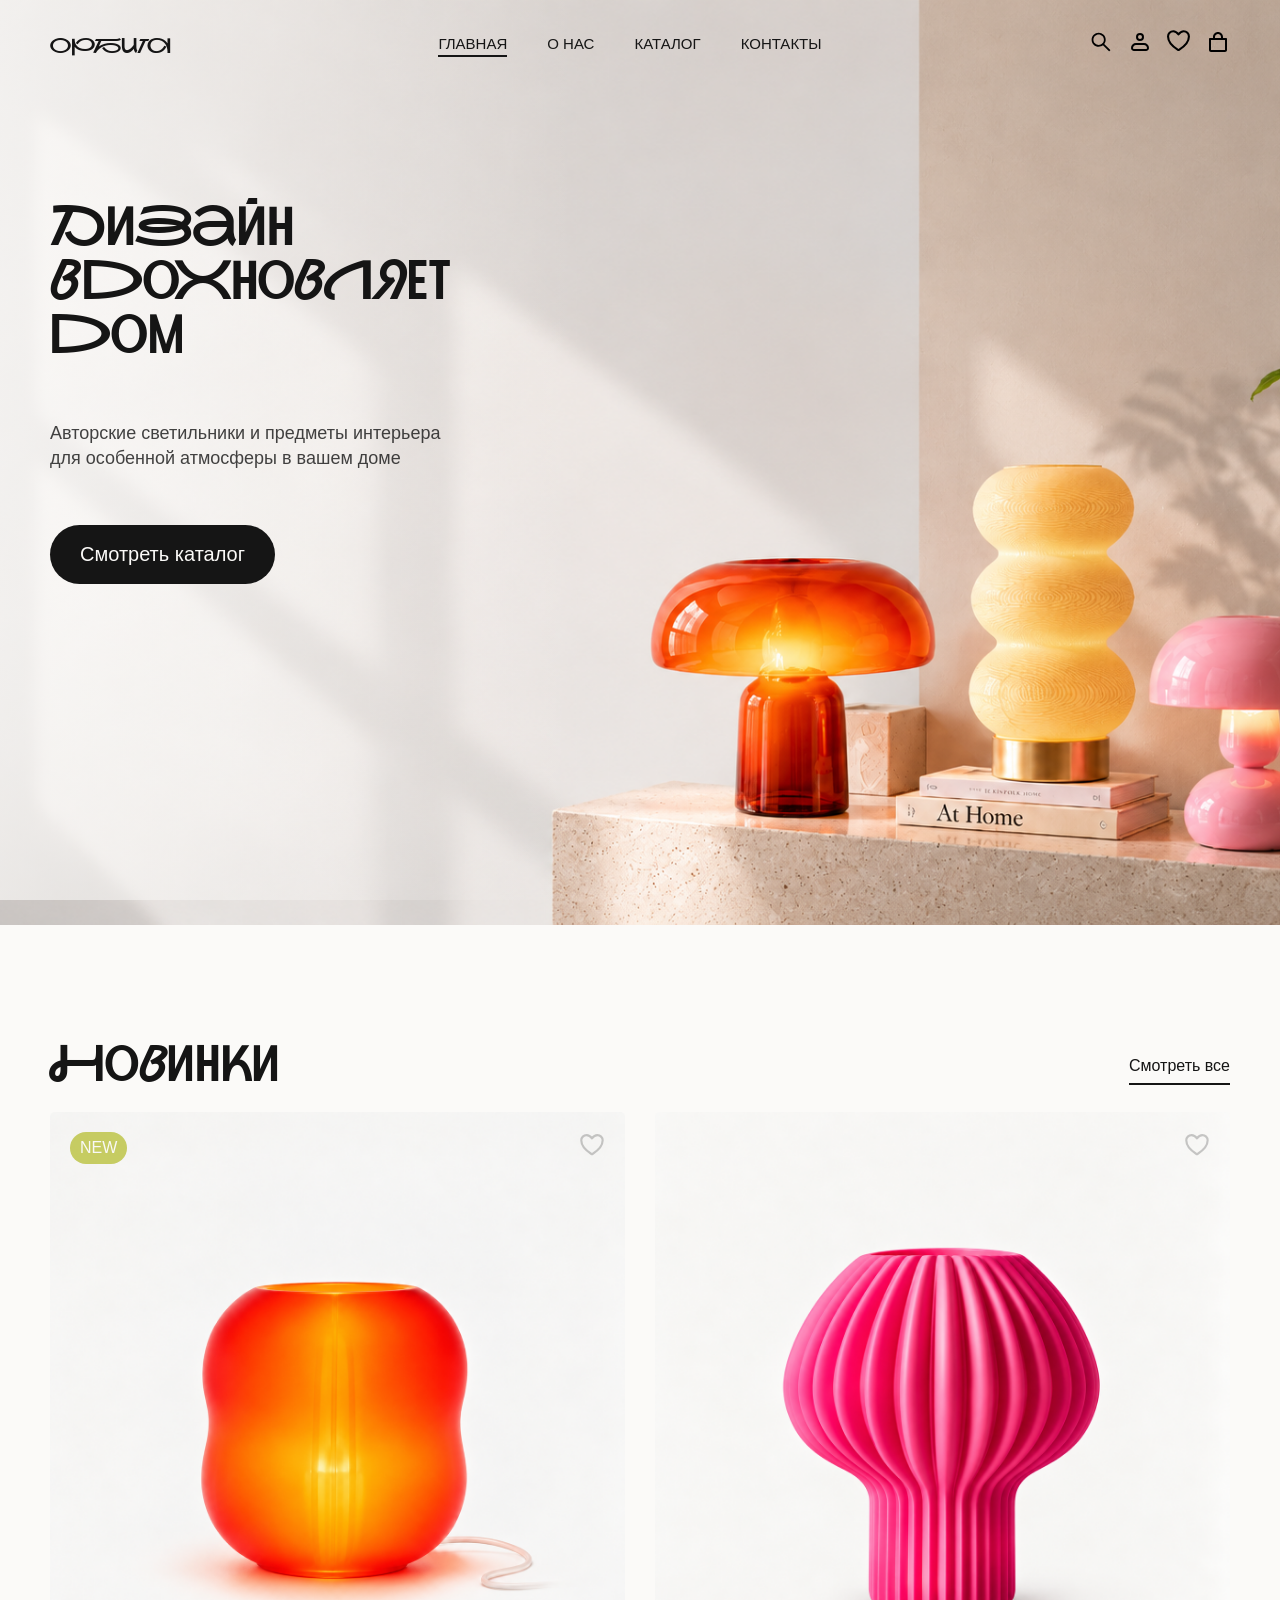
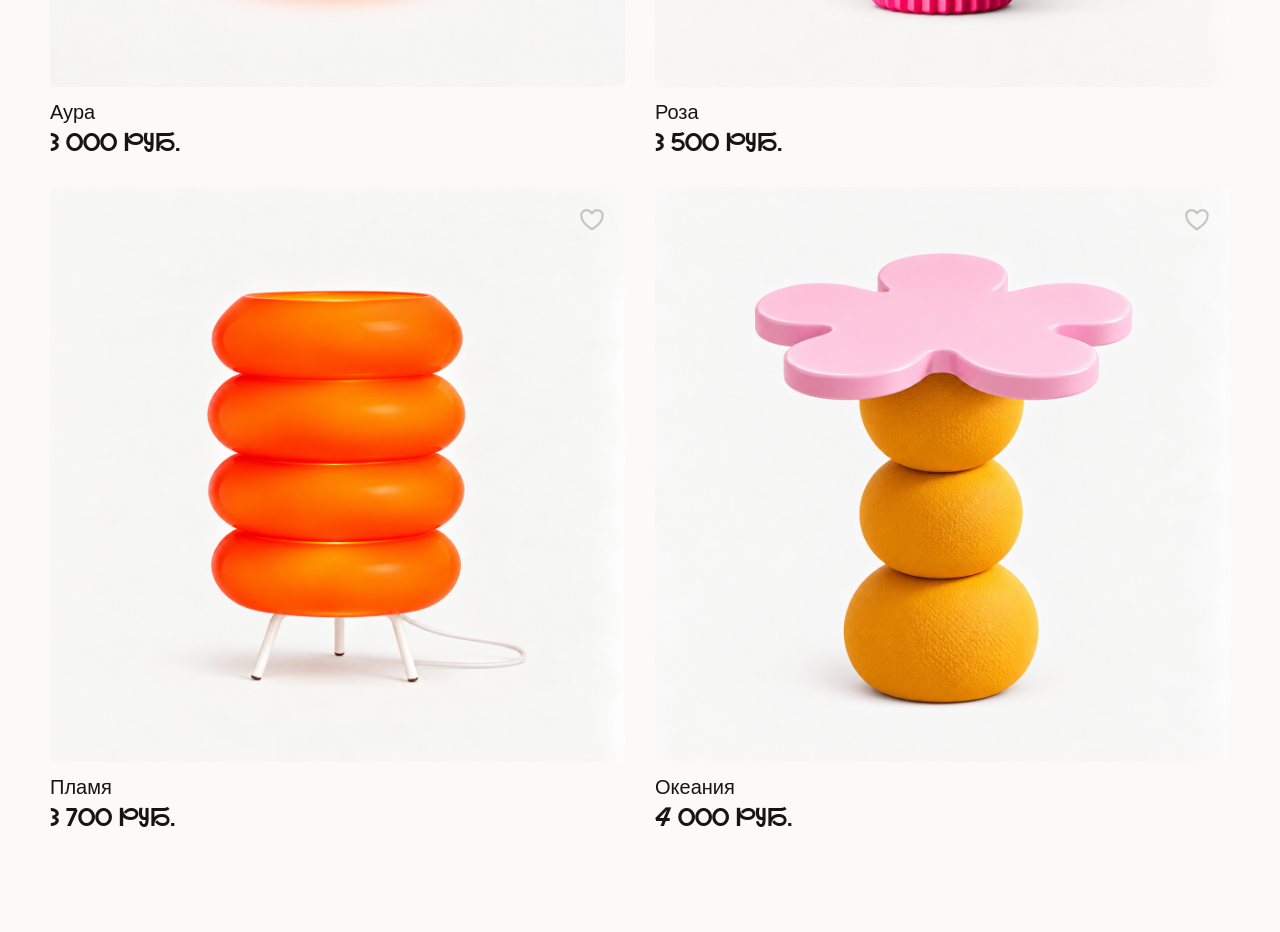
==== index.html @ 91ffb971 "first commit" ====
<!DOCTYPE html>
<html lang="en">
<head>
    <meta charset="UTF-8">
    <meta name="viewport" content="width=device-width, initial-scale=1.0">
    <link rel="stylesheet" href="./css/style.css">
    <title>ОРБИТА</title>
</head>
<body>
    <section class="hero">

        <header class="header">

            <a href="#" class="header-logo">
                Орбита
            </a>

            <button class="burger" type="button" aria-label="Открыть меню">
                <span class="burger-line"></span>
                <span class="burger-line"></span>
                <span class="burger-line"></span>
            </button>

            <nav class="header-menu">
                <ul class="header-menu-list">
                    <li>
                        <a href="./index.html" class="header-menu-link title-small underlined">Главная</a>
                    </li>

                    <li>
                        <a href="./about.html" class="header-menu-link title-small">О нас</a>
                    </li>

                    <li>
                        <a href="./catalog.html" class="header-menu-link title-small">Каталог</a>
                    </li>

                    <li>
                        <a href="./contacts.html" class="header-menu-link title-small">Контакты</a>
                    </li>
                </ul>
            </nav>

            <nav class="header-menu-icons">
                <ul class="header-menu-icons-list">
                    <li class="header-menu-icons-item">
                        <a href="#" class="header-menu-icons-link">
                            <svg width="24" height="24" viewBox="0 0 16 16" fill="none" xmlns="http://www.w3.org/2000/svg">
                                <path d="M14.2125 13.3516L10.1547 9.29375C10.7844 8.47969 11.125 7.48438 11.125 6.4375C11.125 5.18438 10.6359 4.00937 9.75156 3.12344C8.86719 2.2375 7.68906 1.75 6.4375 1.75C5.18594 1.75 4.00781 2.23906 3.12344 3.12344C2.2375 4.00781 1.75 5.18438 1.75 6.4375C1.75 7.68906 2.23906 8.86719 3.12344 9.75156C4.00781 10.6375 5.18438 11.125 6.4375 11.125C7.48438 11.125 8.47813 10.7844 9.29219 10.1562L13.35 14.2125C13.3619 14.2244 13.376 14.2338 13.3916 14.2403C13.4071 14.2467 13.4238 14.2501 13.4406 14.2501C13.4575 14.2501 13.4741 14.2467 13.4897 14.2403C13.5052 14.2338 13.5194 14.2244 13.5312 14.2125L14.2125 13.5328C14.2244 13.5209 14.2338 13.5068 14.2403 13.4912C14.2467 13.4757 14.2501 13.459 14.2501 13.4422C14.2501 13.4254 14.2467 13.4087 14.2403 13.3931C14.2338 13.3776 14.2244 13.3635 14.2125 13.3516ZM8.9125 8.9125C8.25 9.57344 7.37187 9.9375 6.4375 9.9375C5.50313 9.9375 4.625 9.57344 3.9625 8.9125C3.30156 8.25 2.9375 7.37187 2.9375 6.4375C2.9375 5.50313 3.30156 4.62344 3.9625 3.9625C4.625 3.30156 5.50313 2.9375 6.4375 2.9375C7.37187 2.9375 8.25156 3.3 8.9125 3.9625C9.57344 4.625 9.9375 5.50313 9.9375 6.4375C9.9375 7.37187 9.57344 8.25156 8.9125 8.9125Z" fill="black"/>
                            </svg>
                        </a>
                    </li>

                    <li class="header-menu-icons-item">
                        <a href="#" class="header-menu-icons-link">
                            <svg width="24" height="24" viewBox="0 0 24 24" fill="none" xmlns="http://www.w3.org/2000/svg">
                                <path d="M4 18C4 16.9391 4.42143 15.9217 5.17157 15.1716C5.92172 14.4214 6.93913 14 8 14H16C17.0609 14 18.0783 14.4214 18.8284 15.1716C19.5786 15.9217 20 16.9391 20 18C20 18.5304 19.7893 19.0391 19.4142 19.4142C19.0391 19.7893 18.5304 20 18 20H6C5.46957 20 4.96086 19.7893 4.58579 19.4142C4.21071 19.0391 4 18.5304 4 18Z" stroke="black" stroke-width="2" stroke-linejoin="round"/>
                                <path d="M12 10C13.6569 10 15 8.65685 15 7C15 5.34315 13.6569 4 12 4C10.3431 4 9 5.34315 9 7C9 8.65685 10.3431 10 12 10Z" stroke="black" stroke-width="2"/>
                            </svg>
                        </a>
                    </li>

                    <li class="header-menu-icons-item">
                        <a href="#" class="header-menu-icons-link">
                            <svg width="24" height="22" viewBox="0 0 19 17" fill="none" xmlns="http://www.w3.org/2000/svg">
                                <path d="M4.95723 0.826218C2.67606 0.826218 0.826172 2.6571 0.826172 4.91596C0.826172 6.73941 1.54911 11.0671 8.66526 15.4419C8.79289 15.519 8.93916 15.5598 9.08828 15.5598C9.2374 15.5598 9.38367 15.519 9.5113 15.4419C16.6283 11.0671 17.3504 6.73941 17.3504 4.91596C17.3504 2.6571 15.5005 0.826218 13.2193 0.826218C10.9382 0.826218 9.08828 3.30485 9.08828 3.30485C9.08828 3.30485 7.23839 0.826218 4.95723 0.826218Z" stroke="black" stroke-width="1.65242" stroke-linecap="round" stroke-linejoin="round"/>
                            </svg>
                        </a>
                    </li>

                    <li class="header-menu-icons-item">
                        <a href="#" class="header-menu-icons-link">
                            <svg width="24" height="24" viewBox="0 0 24 24" fill="none" xmlns="http://www.w3.org/2000/svg">
                                <path d="M12 2C9.24 2 7 4.24 7 7V8H4C3.45 8 3 8.45 3 9V20C3 21.1 3.9 22 5 22H19C20.1 22 21 21.1 21 20V9C21 8.45 20.55 8 20 8H17V7C17 4.24 14.76 2 12 2ZM9 7C9 5.35 10.35 4 12 4C13.65 4 15 5.35 15 7V8H9V7ZM19 10V20H5V10H19Z" fill="black"/>
                            </svg>
                        </a>
                    </li>
                </ul>
            </nav>

        </header>

        <section class="banner">
            <div class="banner-body">
                <h1 class="banner-main-name">
                    Дизайн вдохновляет дом
                </h1>

                <p class="banner-description description">
                    Авторские светильники и предметы интерьера<br>
                    для особенной атмосферы в вашем доме
                </p>

                <button class="banner-button button" type="button">
                    Смотреть каталог
                </button>
            </div>
        </section>

    </section>

    <section class="new-products">

        <header class="new-products-header">
            <h2 class="new-products-title title">Новинки</h2>
            <a href="catalog.html" class="new-products-see-all underlined">Смотреть все</a>
        </header>

        <div class="new-products-cards">
            <ul class="new-products-cards-list">
                <li class="new-products-card new card">
                    <img 
                    src="./images/products_on_main_page/1.png" 
                    alt="Оранжевая лампа"
                    class="new-products-card-image card-image">
                    <div class="new-products-card-body card-body">
                        <p class="new-products-card-title card-title">Аура</p>
                        <p class="new-products-card-price small-acsent-title card-price">3 000 руб.</p>
                    </div>
                </li>

                <li class="new-products-card card">
                    <img 
                    src="./images/products_on_main_page/2.png" 
                    alt="Розовая лампа"
                    class="new-products-card-image card-image">
                    <div class="new-products-card-body card-body">
                        <p class="new-products-card-title card-title">Роза</p>
                        <p class="new-products-card-price small-acsent-title card-price">3 500 руб.</p>
                    </div>
                </li>

                <li class="new-products-card card">
                    <img 
                    src="./images/products_on_main_page/3.png" 
                    alt="Огненная лампа"
                    class="new-products-card-image card-image">
                    <div class="new-products-card-body card-body">
                        <p class="new-products-card-title card-title">Пламя</p>
                        <p class="new-products-card-price small-acsent-title card-price">3 700 руб.</p>
                    </div>
                </li>

                <li class="new-products-card card">
                    <img 
                    src="./images/products_on_main_page/4.png" 
                    alt="Лампа в виде океанского цветка"
                    class="new-products-card-image card-image">
                    <div class="new-products-card-body card-body">
                        <p class="new-products-card-title card-title">Океания</p>
                        <p class="new-products-card-price small-acsent-title card-price">4 000 руб.</p>
                    </div>
                </li>
            </ul>
        </div>
        

    </section>

    <!-- <footer class="footer">
        <div class="footer-body">

            <div class="footer-contacts">
                <p class="footer-contacts-title title-small">Контакты</p>
                <ul class="footer-contacts-list">
                    <li class="footer-contacts-item">
                        +7 977 777 77-77
                    </li>
                    <li class="footer-contacts-item">
                        orbita@orbita.ru
                    </li>
                    <li class="footer-contacts-item">
                        <address>Москва, ул. Орбитная, д. 7</address>
                    </li>
                </ul>
                <ul class="footer-soc1als-list">
                    <li class="footer-soc1als-item">
                        <a href="#" class="footer-soc1als-link">
                            <svg width="24" height="24" viewBox="0 0 24 24" fill="none" xmlns="http://www.w3.org/2000/svg">
                                <g clip-path="url(#clip0_20_12)">
                                    <path fill-rule="evenodd" clip-rule="evenodd" d="M23.45 5.948C23.616 5.402 23.45 5 22.655 5H20.03C19.362 5 19.054 5.347 18.887 5.73C18.887 5.73 17.552 8.926 15.661 11.002C15.049 11.604 14.771 11.795 14.437 11.795C14.27 11.795 14.019 11.604 14.019 11.057V5.948C14.019 5.292 13.835 5 13.279 5H9.151C8.734 5 8.483 5.304 8.483 5.593C8.483 6.214 9.429 6.358 9.526 8.106V11.904C9.526 12.737 9.373 12.888 9.039 12.888C8.149 12.888 5.984 9.677 4.699 6.003C4.45 5.288 4.198 5 3.527 5H0.9C0.15 5 0 5.347 0 5.73C0 6.412 0.89 9.8 4.145 14.281C6.315 17.341 9.37 19 12.153 19C13.822 19 14.028 18.632 14.028 17.997V15.684C14.028 14.947 14.186 14.8 14.715 14.8C15.105 14.8 15.772 14.992 17.33 16.467C19.11 18.216 19.403 19 20.405 19H23.03C23.78 19 24.156 18.632 23.94 17.904C23.702 17.18 22.852 16.129 21.725 14.882C21.113 14.172 20.195 13.407 19.916 13.024C19.527 12.533 19.638 12.314 19.916 11.877C19.916 11.877 23.116 7.451 23.449 5.948" fill="black"/>
                                </g>
                                <defs>
                                    <clipPath id="clip0_20_12">
                                        <rect width="24" height="24" fill="white"/>
                                    </clipPath>
                                </defs>
                            </svg>
                        </a>
                    </li>

                    <li class="footer-soc1als-item">
                        <a href="#" class="footer-soc1als-link">
                            <svg width="24" height="24" viewBox="0 0 24 24" fill="none" xmlns="http://www.w3.org/2000/svg">
                                <path fill-rule="evenodd" clip-rule="evenodd" d="M19.777 4.93003C20.0241 4.82602 20.2946 4.79015 20.5603 4.82614C20.826 4.86214 21.0771 4.96869 21.2877 5.13471C21.4982 5.30073 21.6604 5.52014 21.7574 5.77011C21.8543 6.02008 21.8825 6.29147 21.839 6.55603L19.571 20.313C19.351 21.64 17.895 22.401 16.678 21.74C15.66 21.187 14.148 20.335 12.788 19.446C12.108 19.001 10.025 17.576 10.281 16.562C10.501 15.695 14.001 12.437 16.001 10.5C16.786 9.73903 16.428 9.30003 15.501 10C13.199 11.738 9.50299 14.381 8.28099 15.125C7.20299 15.781 6.64099 15.893 5.96899 15.781C4.74299 15.577 3.60599 15.261 2.67799 14.876C1.42399 14.356 1.48499 12.632 2.67699 12.13L19.777 4.93003Z" fill="black"/>
                            </svg>
                        </a>
                    </li>

                    <li class="footer-soc1als-item">
                        <a href="#" class="footer-soc1als-link">
                            <svg width="24" height="24" viewBox="0 0 16 16" fill="none" xmlns="http://www.w3.org/2000/svg">
                                <path fill-rule="evenodd" clip-rule="evenodd" d="M8 1C4.14022 1 1 4.14022 1 8C1 11.0082 2.90753 13.5788 5.57628 14.5669C5.49942 13.8816 5.51148 12.7594 5.63831 12.216C5.75709 11.7056 6.40566 8.96341 6.40566 8.96341C6.40566 8.96341 6.20984 8.5713 6.20984 7.99219C6.20984 7.08213 6.73709 6.40312 7.3937 6.40312C7.95217 6.40312 8.22147 6.82241 8.22147 7.32475C8.22147 7.88648 7.86433 8.72556 7.67934 9.50322C7.52508 10.1548 8.00602 10.6861 8.64828 10.6861C9.81127 10.6861 10.7052 9.45967 10.7052 7.68967C10.7052 6.12302 9.57975 5.02748 7.97231 5.02748C6.11069 5.02748 5.01792 6.424 5.01792 7.86736C5.01792 8.42959 5.23436 9.03259 5.50491 9.36078C5.55825 9.4257 5.56606 9.48234 5.55022 9.54828C5.50062 9.75489 5.39041 10.1994 5.3685 10.2905C5.34006 10.4105 5.27361 10.4354 5.14978 10.3778C4.33237 9.99725 3.82147 8.80258 3.82147 7.84269C3.82147 5.77873 5.32092 3.88287 8.14519 3.88287C10.4153 3.88287 12.1792 5.50012 12.1792 7.66225C12.1792 9.91747 10.7571 11.7323 8.78369 11.7323C8.12055 11.7323 7.49739 11.3878 7.28423 10.9808C7.28423 10.9808 6.95606 12.2301 6.87627 12.5364C6.73856 13.0661 6.14909 14.1634 5.85319 14.6618C6.54672 14.8861 7.27112 15.0002 8 15C11.8599 15 15 11.8599 15 8C15 4.14022 11.8599 1 8 1Z" fill="black"/>
                            </svg>
                        </a>
                    </li>

                    <li class="footer-soc1als-item">
                        <a href="#" class="footer-soc1als-link">
                            <svg width="24" height="24" viewBox="0 0 24 24" fill="none" xmlns="http://www.w3.org/2000/svg">
                                <g clip-path="url(#clip0_20_20)">
                                    <mask id="mask0_20_20" style="mask-type:luminance" maskUnits="userSpaceOnUse" x="0" y="0" width="24" height="24">
                                        <path d="M0 0H24V24H0V0Z" fill="white"/>
                                    </mask>
                                    <g mask="url(#mask0_20_20)">
                                        <path d="M22 7H15V5H22V7ZM23.726 17C23.284 18.297 21.697 20 18.625 20C15.551 20 13.061 18.271 13.061 14.325C13.061 10.415 15.386 8.405 18.527 8.405C21.609 8.405 23.491 10.187 23.902 12.831C23.98 13.337 24.011 14.019 23.997 14.971H15.97C16.1 18.182 19.453 18.283 20.558 17H23.726ZM16.04 13H21.005C20.9 11.453 19.869 10.781 18.528 10.781C17.062 10.781 16.251 11.549 16.04 13ZM6.466 19.988H0V5.021H6.953C12.429 5.102 12.533 10.465 9.673 11.927C13.134 13.187 13.25 19.988 6.466 19.988ZM3 11H6.584C9.092 11 9.49 8 6.272 8H3V11ZM6.391 14H3V17.016H6.341C9.396 17.016 9.209 14 6.391 14Z" fill="black"/>
                                    </g>
                                </g>
                                <defs>
                                    <clipPath id="clip0_20_20">
                                        <rect width="24" height="24" fill="white"/>
                                    </clipPath>
                                </defs>
                            </svg>
                        </a>
                    </li>
                </ul>
            </div>

            <div class="footer-schedule">
                <p class="footer-schedule-title title-small">График работы</p>
                <ul class="footer-schedule-list">
                    <li class="footer-schedule-item">
                        <p class="footer-schedule-item-days">
                            Пн — Пт
                        </p>
                        <p class="footer-schedule-item-time">
                            10:00 — 20:00
                        </p>
                    </li>

                    <li class="footer-schedule-item">
                        <p class="footer-schedule-item-days">
                            Сб — Вс
                        </p>
                        <p class="footer-schedule-item-time">
                            11:00 — 19:00
                        </p>
                    </li>
                </ul>
            </div>

            <form class="footer-form">
                <p class="footer-form-title title-small">Подпишитесь на новости</p>
                <input
                type="text" 
                class="footer-form-input input" 
                placeholder="Ваш e-mail">
                <p class="footer-form-description">
                    Только красивые письма и анонсы новых коллекций
                </p>
            </form>
        </div>
    </footer> -->
    
    <script src="./js/main.js"></script>
</body>
</html>
---- css/style.css ----
@font-face {
    font-family: 'NauryzRedKeds';
    src: url('../fonts/NauryzRedKeds.ttf') format('truetype');
    font-weight: normal;
    font-style: normal;
    font-display: swap;
}

/**
  Нормализация блочной модели
 */
*,
*::before,
*::after {
  box-sizing: border-box;
}

/**
  Убираем внутренние отступы слева тегам списков,
  у которых есть атрибут class
 */
:where(ul, ol):where([class]) {
  padding-left: 0;
}

/**
  Убираем внешние отступы body и двум другим тегам,
  у которых есть атрибут class
 */
body,
:where(blockquote, figure):where([class]) {
  margin: 0;
}

/**
  Убираем внешние отступы вертикали нужным тегам,
  у которых есть атрибут class
 */
:where(
  h1,
  h2,
  h3,
  h4,
  h5,
  h6,
  p,
  ul,
  ol,
  dl
):where([class]) {
  margin-block: 0;
}

:where(dd[class]) {
  margin-left: 0;
}

/**
  Убираем стандартный маркер маркированному списку,
  у которого есть атрибут class
 */
:where(ul[class]) {
  list-style: none;
}

/**
  Упрощаем работу с изображениями
 */
img {
  display: block;
  max-width: 100%;
}

/**
  Наследуем свойства шрифт для полей ввода
 */
input,
textarea,
select,
button {
  font: inherit;
}

html {
  /**
    Пригодится в большинстве ситуаций
    (когда, например, нужно будет "прижать" футер к низу сайта)
   */
  height: 100%;
  /**
    Плавный скролл
   */
  scroll-behavior: smooth;
}

body {
  /**
    Пригодится в большинстве ситуаций
    (когда, например, нужно будет "прижать" футер к низу сайта)
   */
  min-height: 100%;
  /**
    Унифицированный интерлиньяж
   */
  line-height: 1.5;
}

/**
  Удаляем все анимации и переходы для людей,
  которые предпочитают их не использовать
 */
@media (prefers-reduced-motion: reduce) {
  * {
    animation-duration: 0.01ms !important;
    animation-iteration-count: 1 !important;
    transition-duration: 0.01ms !important;
    scroll-behavior: auto !important;
  }
}

:root {
    --color-light: #FBFAF8;
    --color-light-gray: #F1F2F0;
    --color-dark: #151515;
    --color-green: #BBC23F;

    --border-radius: 40px;

    --font-family-acsent: 'NauryzRedKeds', 'Arial', sans-serif;
    --font-family-base: 'Roboto', sans-serif;

    --padding-inline: 50px;
}

body {
    font-family: var(--font-family-base);
    font-weight: 300;
    font-size: 16px;
    line-height: 1.75;
    color: var(--color-dark);
    background-color: var(--color-light);
}

a {
    text-decoration: none;
    color: var(--color-dark);
}

.title {
    font-family: var(--font-family-acsent);
    font-size: clamp(45px, 3.9vw, 75px);
}

.title-small {
    text-transform: uppercase;
    font-size: 15px;

    transition:
        opacity 0.2s ease,
        transform 0.2s ease;
}

button {
    border: none;
}

address {
    font-style: normal;
}

input {
    border-radius: var(--border-radius);
    background-color: transparent;
    border: 1px solid var(--color-dark);
    padding: 12px 30px;

    font-family: var(--font-family-base);
    font-size: 20px;

    color: var(--color-light);

    border-radius: var(--border-radius);
}

input:not(:last-child) {
    margin-bottom: 10px;
}

.description {
    width: 90%;

    font-family: var(--font-family-base);
    font-size: clamp(18px, 1.3vw, 24px);
    line-height: 1.35;

    opacity: 0.8;
}

.small-acsent-title {
    line-height: 1;
    font-size: 25px;
    font-family: var(--font-family-acsent);
}

.button {
    padding: 12px 30px;

    font-family: var(--font-family-base);
    font-size: 20px;

    color: var(--color-light);
    background: var(--color-dark);

    border-radius: var(--border-radius);

    cursor: pointer;

    transition:
        transform 0.2s ease,
        opacity 0.2s ease;
}

.hero {
    min-height: 100svh;

    background-image: url('../images/main_background.png');
    background-position: bottom;
    background-size: cover;
    background-repeat: no-repeat;

    overflow: hidden;
}

.hero::before {
    content: "";

    position: absolute;
    inset: 0;

    background: linear-gradient(
        to right,
        rgba(251, 250, 248, 0.65) 0%,
        rgba(251, 250, 248, 0.30) 25%,
        transparent 45%
    );

    pointer-events: none;
}

.header {
    z-index: 100;
    display: flex;
    justify-content: space-between;

    /* background-color: rgb(from var(--color-light-gray) r g b / 0.6); */

    padding: 30px var(--padding-inline);

    text-transform: uppercase;
    margin-bottom: 20px;
}

.header-logo {
    top: 50%;
    font-family: var(--font-family-acsent);
    font-size: 20px;
    z-index: 20;

    white-space: nowrap;
}

.header-menu {
    position: static;
}

.header-menu-list {
    display: flex;
    align-items: center;
    white-space: nowrap;

    gap: 40px;
}

.header-menu-link:hover {
    opacity: 0.5;
}

.header-menu-icons-list {
    display: flex;
    gap: 15px;
}

.burger {
    display: none;
}

.banner {
    position: relative;
    z-index: 1;
}

.banner-body {
    position: relative;
    z-index: 1;

    display: flex;
    flex-direction: column;
    gap: 55px;

    align-items: flex-start;
    top: 40px;

    min-height: calc(100svh - 90px);

    padding: var(--padding-inline);
}

.banner-main-name {
    width: 90%;
    max-width: 26vw;

    font-family: var(--font-family-acsent);
    font-size: clamp(50px, 4.2vw, 80px);
    font-weight: normal;
    line-height: 1;
}

.banner-button:hover {
    transform: translateY(-2px);
}

.banner-button:active {
    transform: translateY(0);
}

.hero:not(:last-child) {
    margin-bottom: 100px;
}

.new-products {
    padding-inline: var(--padding-inline);
}

.new-products-header {
    display: flex;
    justify-content: space-between;
    align-items: center;
}

.underlined {
    position: relative;
    padding-bottom: 5px;
}

.underlined::after {
    content: '';
    position: absolute;

    width: 100%;
    height: 2px;
    background-color: var(--color-dark);
    bottom: 0;
    left: 0;
}

.new-products-cards:last-child,
.about-content-statistics-list,
.catalog-products {
    padding-bottom: 100px;
}

.new-products-cards-list {
    display: flex;
    gap: 40px;
}

.card {
    position: relative;
}

.card:hover {
    cursor: pointer;
}

.card-image {
    border-radius: 5px;
}

.card-image:not(:last-child) {
    margin-bottom: 15px;
}

.card-body {
    display: flex;
    flex-direction: column;
    gap: 10px;
}

.card-title {
    line-height: 1;
    font-size: 20px;
}

.card::after {
    content: '';
    position: absolute;

    right: 20px;
    top: 20px;

    background: url('../icons/heart.svg') center/contain no-repeat;
    opacity: 0.2;

    width: 25px;
    aspect-ratio: 1;
}

.new::before {
    content: 'New';
    position: absolute;

    left: 20px;
    top: 20px;

    background-color: var(--color-green);
    opacity: 0.8;
    color: var(--color-light);
    text-transform: uppercase;

    padding: 2px 10px;
    display: flex;
    align-items: center;
    justify-content: center;

    border-radius: var(--border-radius);
}

.new-products:not(:last-child) {
    margin-bottom: 100px;
}

.footer {
    padding-bottom: 50px;
}

.footer-body {
    display: grid;
    grid-template-columns: repeat(3, 1fr);
    padding-inline: var(--padding-inline);
    
}

.footer-contacts-title {
    text-transform: uppercase;
}

.footer-soc1als-list {
    display: flex;
    gap: 20px;
}

.footer-schedule-item {
    display: flex;
    gap: 40px;
}

.footer .title-small:not(:last-child) {
    margin-bottom: 20px;
}

.footer-contacts-list:not(:last-child) {
    margin-bottom: 20px;
}

.about-content,
.catalog-content {
    padding-top: 20px;
}

.about-content-images {
    display: flex;
    width: 100%;
    height: 500px;
}

.about-content-image {
    display: block;
    height: 100%;
    object-fit: cover;
}

.about-content-image:first-child {
    width: 65%;
}

.about-content-image:last-child {
    width: 35%;
}

.about-content-text,
.about-content-statistics-list {
    padding-inline: var(--padding-inline);
}

.content-box {
    display: grid;
    grid-template-columns: 2fr 2fr;
    gap: 80px;
    align-items: center;
    line-height: 1;
}

.content-box:not(:last-child) {
    margin-bottom: 40px;
}

.about-content-text:not(:last-child) {
    margin-bottom: 40px;
}

.page-title {
    white-space: nowrap;
    font-family: var(--font-family-acsent);
    font-size: clamp(60px, 9vw, 172px);
}

.about-content-statistics-list {
    display: flex;
    gap: 30px;
    justify-content: space-between;
    padding-top: 50px;
}

.about-content-statistics-item {
    display: flex;
    gap: 20px;
    align-items: center;
}

.about-content-statistics-text {
    line-height: 1.35;
    font-size: 18px;
}

.about-content-statistics-result {
    font-size: clamp(25px, 3vw, 58px);
}

.catalog-content {
    padding-inline: var(--padding-inline);
}

.catalog-buttons-list {
    display: flex;
    gap: 30px;
}

.catalog-button {
    white-space: nowrap;
    padding: 12px 30px;

    font-family: var(--font-family-base);
    font-size: 20px;

    color: var(--color-dark);
    background: var(--color-light-gray);

    border-radius: var(--border-radius);
    border: 1px solid var(--color-light-gray);

    cursor: pointer;

    transition:
        transform 0.2s ease,
        opacity 0.2s ease;
}

.catalog-button.toggled-button {
    background: var(--color-dark);

    border-radius: var(--border-radius);
    border: 1px solid var(--color-dark);
    color: var(--color-light);
}

.catalog-header {
    position: relative;
    padding-bottom: 40px;
}

.catalog-header:not(:last-child)::after {
    content: '';
    position: absolute;
    width: 100%;
    height: 3px;
    background-color: var(--color-light-gray);
    bottom: 0;
    left: 0;
}

.catalog-products {
    padding-top: 40px;
}

.catalog-products-cards-list {
    display: grid;
    grid-template-columns: repeat(4, 1fr);
    gap: 40px;
}

.modal {
    position: fixed;
    inset: 0;
    z-index: 100;
    display: flex;
    align-items: center;
    justify-content: center;
    padding: 24px;
    opacity: 0;
    visibility: hidden;
    pointer-events: none;
    transition: opacity .25s ease, visibility .25s ease;
}

.modal.is-open {
    opacity: 1;
    visibility: visible;
    pointer-events: auto;
}

.modal-overlay {
    position: absolute;
    inset: 0;
    background: rgba(21, 21, 21, .38);
    backdrop-filter: blur(3px);
}

.modal-window {
    position: relative;
    z-index: 1;

    display: grid;
    grid-template-columns: minmax(0, 1.35fr) minmax(360px, .95fr);
    grid-template-rows: auto auto;

    width: min(1180px, 100%);
    max-height: min(850px, calc(100svh - 48px));

    overflow: auto;

    background: var(--color-light);
    border-radius: 8px;

    box-shadow: 0 24px 80px rgba(0, 0, 0, .18);
}

.modal-close {
    position: absolute;
    top: 14px;
    right: 18px;
    z-index: 5;
    width: 40px;
    height: 40px;
    border: 0;
    background: transparent;
    font: 32px/1 Arial, sans-serif;
    cursor: pointer;
}

.modal-gallery {
    display: flex;
    align-items: center;
    justify-content: center;
    height: 600px;
    padding-block: 24px;
}

.modal-main-image {
    display: block;
    width: 90%;
    height: auto;
    background: var(--color-light);
}

.modal-bottom-image {
    grid-column: 1 / -1;

    display: block;

    width: 100%;
    height: auto;

    object-fit: cover;
}

.modal-product {
    padding: 30px 48px 34px 18px;
    overflow: auto;
}

.modal-category {
    margin: 0 0 4px;
    color: #aaa;
    font: 14px/1.2 Arial, sans-serif;
    text-transform: uppercase;
}

.modal-title {
    margin: 0;
    font-family: var(--font-family-acsent, 'NauryzRedKeds', Arial, sans-serif);
    font-size: clamp(52px, 5vw, 76px);
    line-height: .95;
    font-weight: 400;
}

.modal-price {
    margin: 8px 0 14px;
    font: 32px/1.1 Arial, sans-serif;
}

.modal-divider {
    height: 1px;
    background: #d7d7d3;
    margin-bottom: 16px;
}

.modal-description {
    max-width: 560px;
    margin: 0 0 26px;
    color: #888;
    font: 15px/1.45 Arial, sans-serif;
}

.modal-buy-row {
    display: flex;
    flex-direction: column;
    gap: 14px;
    align-items: flex-start;
    margin-bottom: 24px;
}

.modal-quantity {
    display: grid;
    grid-template-columns: 32px 28px 32px;
    align-items: center;
    justify-items: center;
    min-height: 50px;
    border: 1px solid #ddd;
}

.modal-quantity-button,
.modal-favorite {
    border: 0;
    background: transparent;
    cursor: pointer;
}

.modal-quantity-button {
    width: 32px;
    height: 48px;
    font-size: 18px;
}

#modal-quantity {
    font: 15px/1 Arial, sans-serif;
}

.modal-favorite.is-active {
    color: var(--color-green, #BBC23F);
}

.modal-accordion {
    display: flex;
    justify-content: space-between;
    align-items: center;
    width: 100%;
    min-height: 58px;
    padding: 0;
    border: 0;
    border-top: 1px solid #ddd;
    background: transparent;
    color: #666;
    font: 15px Arial, sans-serif;
    text-align: left;
    cursor: pointer;
}

.modal-accordion:last-of-type {
    border-bottom: 1px solid #ddd;
}

.modal-accordion-content {
    display: none;
    padding: 0 0 18px;
    color: #999;
    font: 14px/1.45 Arial, sans-serif;
}

.modal-accordion.is-open + .modal-accordion-content {
    display: block;
}

.modal-accordion.is-open > span:last-child {
    transform: rotate(45deg);
}

.catalog-filters {
    justify-content: space-between;
    padding-bottom: 40px;
}

.catalog-filters,
.catalog-filters-sort,
.catalog-filters-sort-item {
    display: flex;
}

.catalog-filters,
.catalog-filters-item,
.catalog-filters-sort-item {
    align-items: center;
}

.catalog-filters-list {
    display: flex;
    gap: 40px;
}

.catalog-filters-item {
    display: flex;
    gap: 15px;
}

.catalog-filters-item-name,
.catalog-filters-sort {
    line-height: 1;
    font-size: 20px;
}

.catalog-filters-item-name:hover {
    cursor: pointer;
}

.catalog-filters-sort-item {
    gap: 15px;
}

.catalog-filters-sort {
    gap: 40px;
    align-items: center;
}



@media (max-width: 1316px) {
    .new-products-cards-list,
    .catalog-products-cards-list {
        display: grid;
        grid-template-columns: repeat(2, 1fr);
        gap: 30px;
    }

    .new-products-card {
        max-width: none;
    }

    .catalog-buttons-list {
        flex-wrap: wrap;
    }
}

@media (max-width: 950px) {

    .hero {
        background: var(--color-light);
    }

    .hero::before {
        background: linear-gradient(
            to bottom,
            rgba(251, 250, 248, 0.75) 0%,
            rgba(251, 250, 248, 0.35) 45%,
            transparent 75%
        );
    }

    .header {
        padding: 25px 35px;
    }

    .header-menu-list {
        gap: 25px;
    }

    .banner-body {
        align-items: center;
        justify-content: center;

        min-height: calc(100svh - 80px);

        padding: 40px 35px;

        text-align: center;
    }

    .banner-main-name {
        width: 90%;
        max-width: 650px;
    }

    .banner-description {
        width: 80%;
        max-width: 500px;
    }

    .modal-window {
        grid-template-columns: 1fr;
        max-height: calc(100svh - 32px);
    }

    .modal-gallery {
        grid-template-rows: minmax(350px, 55svh) 180px;
    }

    .modal-product {
        padding: 24px;
    }

    .catalog-content-text {
        display: flex;
        flex-direction: column;
        gap: 30px;
    }

    .catalog-filters {
        flex-direction: column;
        gap: 30px;
    }
}

@media (max-width: 600px) {
    .hero {
        min-height: 100svh;

        background-position: 65% center;
    }

    .hero::before {
        background: linear-gradient(
            to bottom,
            rgba(251, 250, 248, 0.75) 0%,
            rgba(251, 250, 248, 0.35) 45%,
            transparent 70%
        );
    }

    .header {
        padding: 20px;
    }


    .header-logo {
        font-size: 20px;
    }

    .burger {
        position: relative;

        display: flex;
        flex-direction: column;
        align-items: center;
        justify-content: center;
        gap: 5px;

        width: 44px;
        height: 44px;

        padding: 0;

        background: transparent;
        cursor: pointer;

        z-index: 20;
    }

    .burger-line {
        display: block;

        width: 24px;
        height: 2px;

        background-color: var(--color-dark);

        transition: opacity 0.3s ease;
    }

    .header.menu-open .burger-line {
        opacity: 0;
    }

    .burger::before,
    .burger::after {
        content: "";

        position: absolute;

        width: 24px;
        height: 2px;

        background-color: var(--color-dark);

        opacity: 0;

        transition:
            transform 0.3s ease,
            opacity 0.3s ease;
    }

    .header.menu-open .burger::before,
    .header.menu-open .burger::after {
        opacity: 1;
    }

    .header.menu-open .burger::before {
        transform: rotate(45deg);
    }

    .header.menu-open .burger::after {
        transform: rotate(-45deg);
    }


    .header-menu {
        position: fixed;

        top: 0;
        right: 0;

        width: min(80%, 320px);
        height: 100svh;

        padding: 110px 30px 30px;

        background: var(--color-light);

        transform: translateX(100%);

        transition: transform 0.35s ease;

        z-index: 10;
    }

    .header-menu-list {
        display: flex;
        flex-direction: column;
        align-items: flex-start;

        gap: 25px;
    }

    .header-menu-link {
        font-size: 20px;
    }

    .banner-body {
        min-height: calc(100svh - 84px);

        padding: 40px 20px 60px;

        align-items: center;
        justify-content: center;

        text-align: center;
    }

    .banner-main-name {
        width: 100%;
        max-width: 500px;
        line-height: 0.95;
    }

    .banner-description {
        width: 100%;
        max-width: 400px;

        line-height: 1.4;

        opacity: 0.9;
    }

    .banner-main-name:not(:last-child),
    .banner-description:not(:last-child) {
        margin-bottom: 30px;
    }

    .banner-button {
        padding: 11px 22px;
        font-size: 17px;
    }

    .header-menu {
        position: fixed;

        top: 0;
        right: 0;

        width: min(80vw, 320px);
        height: 100svh;

        padding: 100px 30px 30px;

        background: var(--color-light);

        transform: translateX(100%);

        transition: transform 0.3s ease;

        z-index: 10;
    }

    .header-menu-list {
        display: flex;
        flex-direction: column;
        align-items: flex-start;

        gap: 25px;
    }

    .header-menu-link {
        font-size: 20px;
    }

    .header.menu-open .header-menu {
        transform: translateX(0);
    }

    .header.menu-open .burger-line {
        opacity: 0;
    }

    .header.menu-open .burger::before,
    .header.menu-open .burger::after {
        opacity: 1;
    }

    .header.menu-open .burger::before {
        transform: rotate(45deg);
    }

    .header.menu-open .burger::after {
        transform: rotate(-45deg);
    }

    .modal {
        padding: 0;
    }

    .modal-window {
        width: 100%;
        height: 100svh;
        max-height: none;
        border-radius: 0;
        overflow-y: auto;
    }

    .modal-gallery {
        grid-template-rows: minmax(300px, 55svh) 150px;
        gap: 10px;
        padding: 16px;
    }

    .modal-product {
        padding: 10px 16px 30px;
    }

    .modal-title {
        font-size: clamp(44px, 14vw, 64px);
    }

    .modal-price {
        font-size: 26px;
    }

    .modal-buy-row {
        grid-template-columns: 1fr 44px;
    }

    .modal-quantity {
        grid-column: 1 / -1;
        width: fit-content;
    }

    .modal-button {
        width: 100%;
    }

    .catalog-products-cards-list {
        display: flex;
        flex-direction: column;
        gap: 30px;
    }
}

@media (max-width: 635px) {
    .new-products-cards-list {
        display: flex;
        flex-direction: column;
    }

    .banner-main-name {
        max-width: 90%;
        font-size: 45px;
    }
}

@media (max-width: 400px) {
    .header {
        padding: 15px 20px;
    }

    .header-logo {
        font-size: 18px;
    }

    .banner-body {
        padding-inline: 20px;
    }

    .banner-main-name {
        font-size: 40px;
    }

    .banner-description {
        max-width: 320px;
        font-size: 16px;
    }

}
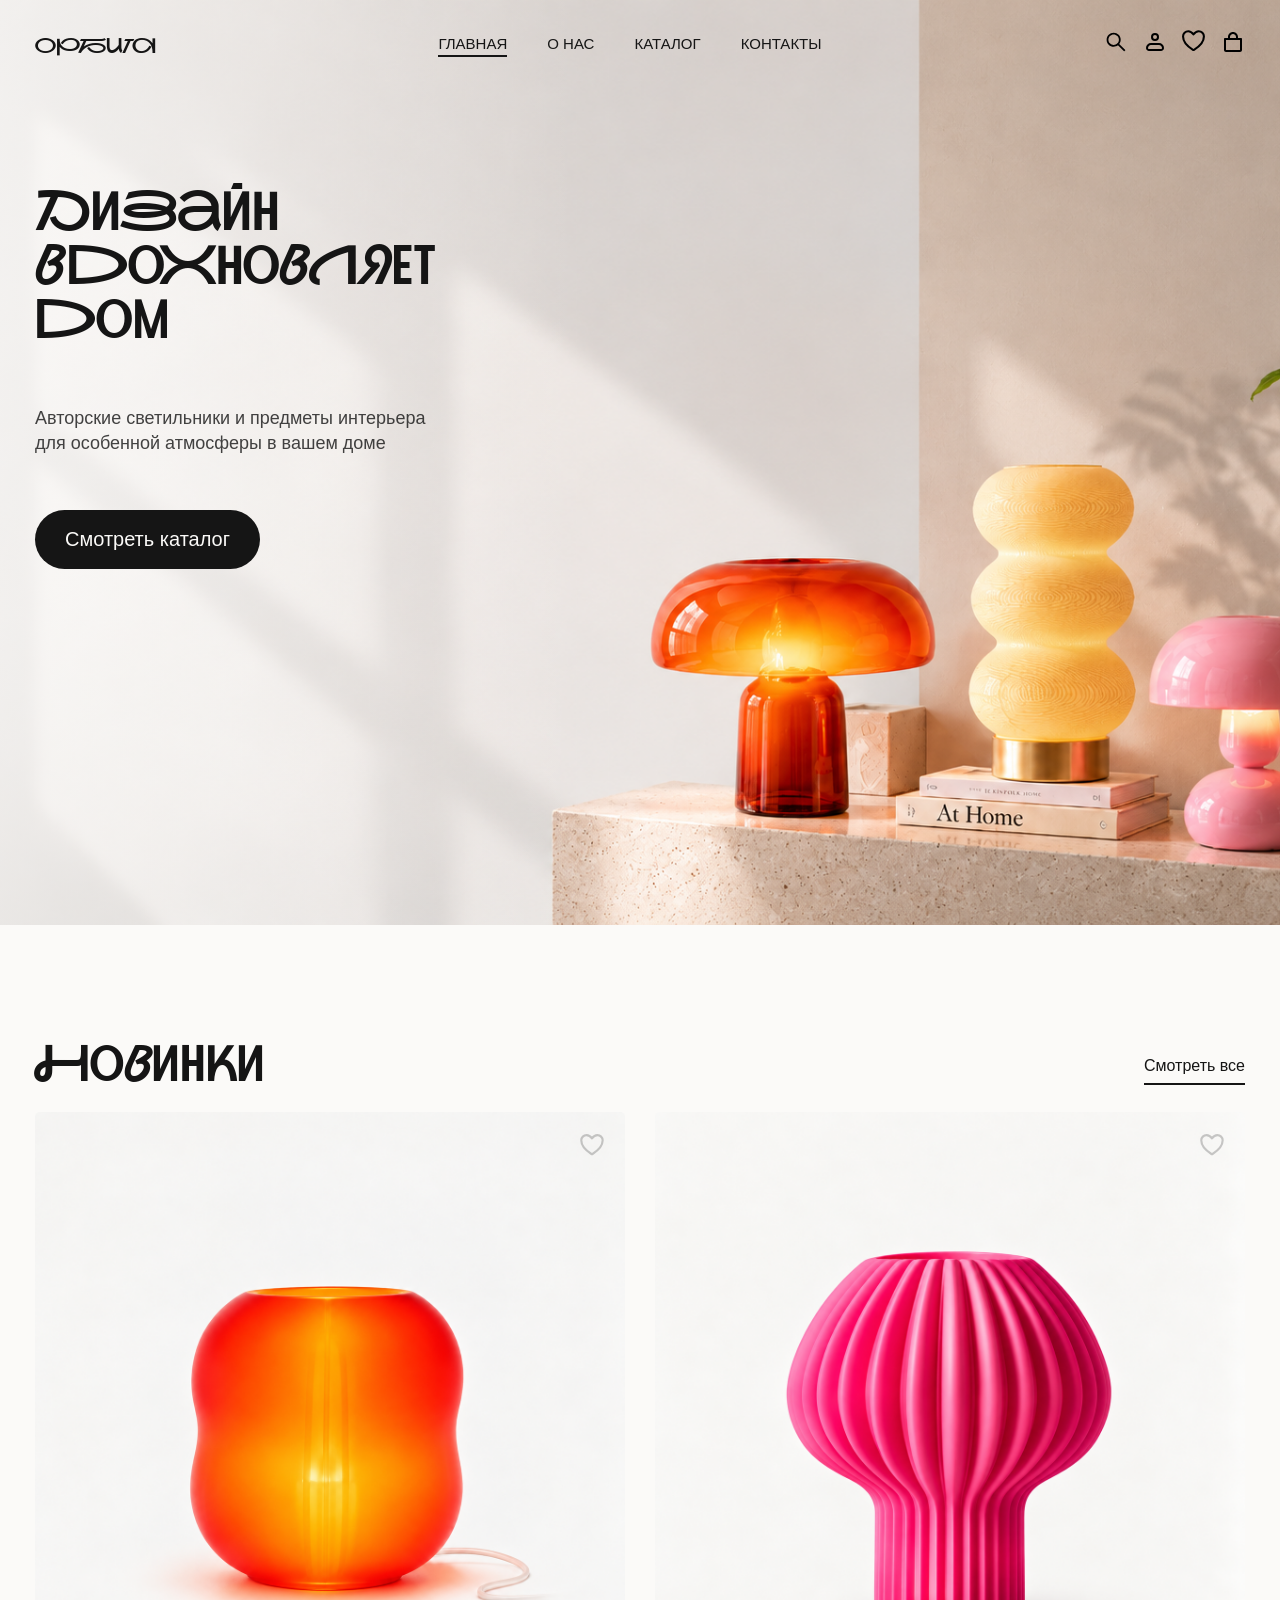
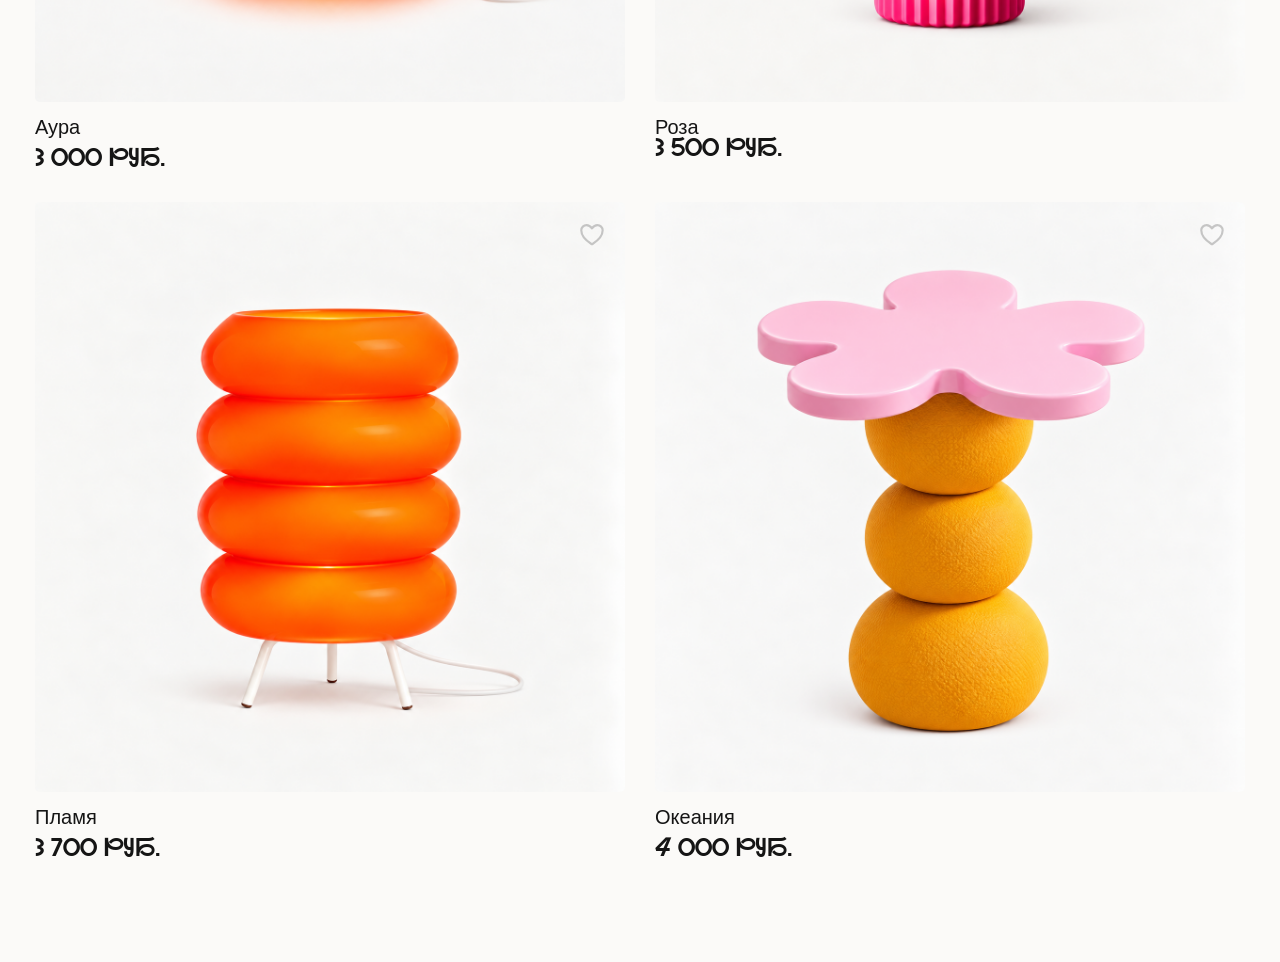
==== commit fd0f1fa0: "раздел контактов + адаптивы" ====
--- a/index.html
+++ b/index.html
@@ -3,7 +3,11 @@
 <head>
     <meta charset="UTF-8">
     <meta name="viewport" content="width=device-width, initial-scale=1.0">
+    <link rel="stylesheet" href="./css/normalize.css">
     <link rel="stylesheet" href="./css/style.css">
+    <link rel="stylesheet" href="./css/modal.css">
+    <link rel="stylesheet" href="./css/footer.css">
+    <link rel="stylesheet" href="./css/media.css">
     <title>ОРБИТА</title>
 </head>
 <body>
@@ -14,12 +18,6 @@
             <a href="#" class="header-logo">
                 Орбита
             </a>
-
-            <button class="burger" type="button" aria-label="Открыть меню">
-                <span class="burger-line"></span>
-                <span class="burger-line"></span>
-                <span class="burger-line"></span>
-            </button>
 
             <nav class="header-menu">
                 <ul class="header-menu-list">
@@ -106,52 +104,149 @@
             <a href="catalog.html" class="new-products-see-all underlined">Смотреть все</a>
         </header>
 
-        <div class="new-products-cards">
-            <ul class="new-products-cards-list">
-                <li class="new-products-card new card">
+        <ul class="catalog-products-cards-list">
+                <li
+                    class="catalog-products-card card"
+
+                    data-title="Аура"
+                    data-price="3 000 руб."
+                    data-category="Настольная лампа"
+                    data-description="Авторский светильник для создания уютной атмосферы."
+
+                    data-modal-main="./images/products_on_main_page/1.png"
+                    data-modal-bottom="./images/modal/5.png"
+                >
                     <img 
-                    src="./images/products_on_main_page/1.png" 
-                    alt="Оранжевая лампа"
-                    class="new-products-card-image card-image">
-                    <div class="new-products-card-body card-body">
-                        <p class="new-products-card-title card-title">Аура</p>
-                        <p class="new-products-card-price small-acsent-title card-price">3 000 руб.</p>
+                        src="./images/products_on_main_page/1.png" 
+                        alt="Оранжевая лампа"
+                        class="catalog-products-card-image card-image">
+                    <div class="catalog-products-card-body card-body">
+                        <p class="catalog-products-card-title card-title">Аура</p>
+                        <p class="catalog-products-card-price small-acsent-title card-price">3 000 руб.</p>
                     </div>
                 </li>
 
-                <li class="new-products-card card">
+                <li 
+                    class="catalog-products-card card"
+                    
+                    data-title="Роза" data-price="3 500 руб."
+                    data-image="./images/products_on_main_page/2.png"
+                    data-alt="Розовая лампа"
+                    data-category="Настольная лампа"
+                    data-description="Авторский светильник для создания уютной атмосферы в современном интерьере."
+                    data-modal-main="./images/products_on_main_page/2.png"
+                    data-modal-bottom="./images/modal/2.png">
                     <img 
-                    src="./images/products_on_main_page/2.png" 
-                    alt="Розовая лампа"
-                    class="new-products-card-image card-image">
-                    <div class="new-products-card-body card-body">
-                        <p class="new-products-card-title card-title">Роза</p>
-                        <p class="new-products-card-price small-acsent-title card-price">3 500 руб.</p>
+                        src="./images/products_on_main_page/2.png" 
+                        alt="Розовая лампа"
+                        class="catalog-products-card-image card-image">
+                    <div class="catalog-products-card-body">
+                        <p class="catalog-products-card-title card-title">Роза</p>
+                        <p class="catalog-products-card-price small-acsent-title card-price">3 500 руб.</p>
                     </div>
                 </li>
 
-                <li class="new-products-card card">
+                <li
+                class="catalog-products-card card"
+                data-title="Пламя" data-price="3 700 руб."
+                data-image="./images/products_on_main_page/3.png"
+                data-alt="Огненная лампа" data-category="Декоративная лампа"
+                data-description="Авторский светильник для создания уютной атмосферы в современном интерьере."
+                data-modal-main="./images/products_on_main_page/3.png"
+                data-modal-bottom="./images/modal/3.png">
                     <img 
-                    src="./images/products_on_main_page/3.png" 
-                    alt="Огненная лампа"
-                    class="new-products-card-image card-image">
-                    <div class="new-products-card-body card-body">
-                        <p class="new-products-card-title card-title">Пламя</p>
-                        <p class="new-products-card-price small-acsent-title card-price">3 700 руб.</p>
+                        src="./images/products_on_main_page/3.png" 
+                        alt="Огненная лампа"
+                        class="catalog-products-card-image card-image">
+                    <div class="catalog-products-card-body card-body">
+                        <p class="catalog-products-card-title card-title">Пламя</p>
+                        <p class="catalog-products-card-price small-acsent-title card-price">3 700 руб.</p>
                     </div>
                 </li>
 
-                <li class="new-products-card card">
+                <li
+                class="catalog-products-card card"
+                data-title="Океания" data-price="4 000 руб."
+                data-image="./images/products_on_main_page/4.png"
+                data-alt="Лампа в виде океанского цветка"
+                data-category="Настольная лампа"
+                data-description="Авторский светильник для создания уютной атмосферы в современном интерьере."
+                data-modal-main="./images/products_on_main_page/4.png"
+                data-modal-bottom="./images/modal/4.png">
                     <img 
-                    src="./images/products_on_main_page/4.png" 
-                    alt="Лампа в виде океанского цветка"
-                    class="new-products-card-image card-image">
-                    <div class="new-products-card-body card-body">
-                        <p class="new-products-card-title card-title">Океания</p>
-                        <p class="new-products-card-price small-acsent-title card-price">4 000 руб.</p>
+                        src="./images/products_on_main_page/4.png" 
+                        alt="Лампа в виде океанского цветка"
+                        class="catalog-products-card-image card-image">
+                    <div class="catalog-products-card-body card-body">
+                        <p class="catalog-products-card-title card-title">Океания</p>
+                        <p class="catalog-products-card-price small-acsent-title card-price">4 000 руб.</p>
                     </div>
                 </li>
-            </ul>
+        </ul>
+
+        <div class="modal" id="product-modal" aria-hidden="true">
+            <div class="modal-overlay" data-modal-close></div>
+
+            <div class="modal-window" role="dialog" aria-modal="true" aria-labelledby="modal-title">
+                <button class="modal-close" type="button" aria-label="Закрыть" data-modal-close>×</button>
+
+                <div class="modal-gallery">
+                    <img class="modal-main-image" id="modal-main-image" src="" alt="">
+                </div>
+
+                <div class="modal-product">
+                    <p class="modal-category" id="modal-category">ПОДВЕСНАЯ ЛАМПА</p>
+                    <h2 class="modal-title" id="modal-title">Аура</h2>
+                    <p class="modal-price" id="modal-price">3 000 руб.</p>
+
+                    <div class="modal-divider"></div>
+
+                    <p class="modal-description" id="modal-description"></p>
+
+                    <div class="modal-buy-row">
+                        <div class="modal-quantity" aria-label="Количество">
+                            <button type="button" class="modal-quantity-button" id="modal-minus">−</button>
+                            <span id="modal-quantity">1</span>
+                            <button type="button" class="modal-quantity-button" id="modal-plus">+</button>
+                        </div>
+
+                        <button class="modal-button button" type="button">Добавить в корзину</button>
+
+                    </div>
+
+                    <div class="modal-accordions">
+                        <button class="modal-accordion" type="button">
+                            <span>Характеристики</span><span>+</span>
+                        </button>
+                        <div class="modal-accordion-content">
+                            Материал, цвет и характеристики товара уточняются в описании.
+                        </div>
+
+                        <button class="modal-accordion" type="button">
+                            <span>Размеры</span><span>+</span>
+                        </button>
+                        <div class="modal-accordion-content">
+                            Размеры зависят от выбранной модели.
+                        </div>
+
+                        <button class="modal-accordion" type="button">
+                            <span>Комплектация</span><span>+</span>
+                        </button>
+                        <div class="modal-accordion-content">
+                            Светильник и необходимые элементы комплектации.
+                        </div>
+
+                        <button class="modal-accordion" type="button">
+                            <span>Доставка и оплата</span><span>+</span>
+                        </button>
+                        <div class="modal-accordion-content">
+                            Условия доставки и оплаты можно указать здесь.
+                        </div>
+                    </div>
+                </div>
+
+                <img class="modal-bottom-image" id="modal-bottom-image" src="" alt="">
+            </div>
         </div>
         
 
--- a/css/style.css
+++ b/css/style.css
@@ -6,118 +6,6 @@
     font-display: swap;
 }
 
-/**
-  Нормализация блочной модели
- */
-*,
-*::before,
-*::after {
-  box-sizing: border-box;
-}
-
-/**
-  Убираем внутренние отступы слева тегам списков,
-  у которых есть атрибут class
- */
-:where(ul, ol):where([class]) {
-  padding-left: 0;
-}
-
-/**
-  Убираем внешние отступы body и двум другим тегам,
-  у которых есть атрибут class
- */
-body,
-:where(blockquote, figure):where([class]) {
-  margin: 0;
-}
-
-/**
-  Убираем внешние отступы вертикали нужным тегам,
-  у которых есть атрибут class
- */
-:where(
-  h1,
-  h2,
-  h3,
-  h4,
-  h5,
-  h6,
-  p,
-  ul,
-  ol,
-  dl
-):where([class]) {
-  margin-block: 0;
-}
-
-:where(dd[class]) {
-  margin-left: 0;
-}
-
-/**
-  Убираем стандартный маркер маркированному списку,
-  у которого есть атрибут class
- */
-:where(ul[class]) {
-  list-style: none;
-}
-
-/**
-  Упрощаем работу с изображениями
- */
-img {
-  display: block;
-  max-width: 100%;
-}
-
-/**
-  Наследуем свойства шрифт для полей ввода
- */
-input,
-textarea,
-select,
-button {
-  font: inherit;
-}
-
-html {
-  /**
-    Пригодится в большинстве ситуаций
-    (когда, например, нужно будет "прижать" футер к низу сайта)
-   */
-  height: 100%;
-  /**
-    Плавный скролл
-   */
-  scroll-behavior: smooth;
-}
-
-body {
-  /**
-    Пригодится в большинстве ситуаций
-    (когда, например, нужно будет "прижать" футер к низу сайта)
-   */
-  min-height: 100%;
-  /**
-    Унифицированный интерлиньяж
-   */
-  line-height: 1.5;
-}
-
-/**
-  Удаляем все анимации и переходы для людей,
-  которые предпочитают их не использовать
- */
-@media (prefers-reduced-motion: reduce) {
-  * {
-    animation-duration: 0.01ms !important;
-    animation-iteration-count: 1 !important;
-    transition-duration: 0.01ms !important;
-    scroll-behavior: auto !important;
-  }
-}
-
 :root {
     --color-light: #FBFAF8;
     --color-light-gray: #F1F2F0;
@@ -133,17 +21,18 @@
 }
 
 body {
+    color: var(--color-dark);
     font-family: var(--font-family-base);
     font-weight: 300;
     font-size: 16px;
     line-height: 1.75;
+    background-color: var(--color-light);
+    overflow-x: hidden;
+}
+
+a {
     color: var(--color-dark);
-    background-color: var(--color-light);
-}
-
-a {
     text-decoration: none;
-    color: var(--color-dark);
 }
 
 .title {
@@ -152,34 +41,30 @@
 }
 
 .title-small {
+    font-size: 15px;
     text-transform: uppercase;
-    font-size: 15px;
 
     transition:
         opacity 0.2s ease,
         transform 0.2s ease;
 }
 
-button {
-    border: none;
-}
-
 address {
     font-style: normal;
 }
 
 input {
+    border: 1px solid var(--color-dark);
     border-radius: var(--border-radius);
-    background-color: transparent;
-    border: 1px solid var(--color-dark);
+
+    border-radius: var(--border-radius);
     padding: 12px 30px;
+
+    color: var(--color-light);
 
     font-family: var(--font-family-base);
     font-size: 20px;
-
-    color: var(--color-light);
-
-    border-radius: var(--border-radius);
+    background-color: transparent;
 }
 
 input:not(:last-child) {
@@ -188,47 +73,60 @@
 
 .description {
     width: 90%;
+
+    opacity: 0.8;
 
     font-family: var(--font-family-base);
     font-size: clamp(18px, 1.3vw, 24px);
     line-height: 1.35;
-
-    opacity: 0.8;
 }
 
 .small-acsent-title {
+    font-family: var(--font-family-acsent);
+    font-size: 25px;
     line-height: 1;
-    font-size: 25px;
-    font-family: var(--font-family-acsent);
 }
 
 .button {
+    border: none;
+
+    border-radius: var(--border-radius);
     padding: 12px 30px;
+
+    color: var(--color-light);
 
     font-family: var(--font-family-base);
     font-size: 20px;
-
-    color: var(--color-light);
     background: var(--color-dark);
-
-    border-radius: var(--border-radius);
-
-    cursor: pointer;
 
     transition:
         transform 0.2s ease,
         opacity 0.2s ease;
+
+    cursor: pointer;
+}
+
+.button:hover,
+.catalog-button:hover {
+    opacity: 0.9;
+    transform: translateY(-2px);
+}
+
+.button:active,
+.catalog-button:active {
+    transform: translateY(0);
 }
 
 .hero {
+    position: relative;
     min-height: 100svh;
 
+    overflow: hidden;
+
     background-image: url('../images/main_background.png');
+    background-repeat: no-repeat;
     background-position: bottom;
     background-size: cover;
-    background-repeat: no-repeat;
-
-    overflow: hidden;
 }
 
 .hero::before {
@@ -251,20 +149,20 @@
     z-index: 100;
     display: flex;
     justify-content: space-between;
+    margin-bottom: 20px;
 
     /* background-color: rgb(from var(--color-light-gray) r g b / 0.6); */
 
     padding: 30px var(--padding-inline);
 
     text-transform: uppercase;
-    margin-bottom: 20px;
 }
 
 .header-logo {
     top: 50%;
+    z-index: 20;
     font-family: var(--font-family-acsent);
     font-size: 20px;
-    z-index: 20;
 
     white-space: nowrap;
 }
@@ -276,9 +174,9 @@
 .header-menu-list {
     display: flex;
     align-items: center;
+
+    gap: 40px;
     white-space: nowrap;
-
-    gap: 40px;
 }
 
 .header-menu-link:hover {
@@ -288,10 +186,6 @@
 .header-menu-icons-list {
     display: flex;
     gap: 15px;
-}
-
-.burger {
-    display: none;
 }
 
 .banner {
@@ -301,14 +195,14 @@
 
 .banner-body {
     position: relative;
+    top: 40px;
     z-index: 1;
 
     display: flex;
     flex-direction: column;
+
+    align-items: flex-start;
     gap: 55px;
-
-    align-items: flex-start;
-    top: 40px;
 
     min-height: calc(100svh - 90px);
 
@@ -320,17 +214,9 @@
     max-width: 26vw;
 
     font-family: var(--font-family-acsent);
+    font-weight: normal;
     font-size: clamp(50px, 4.2vw, 80px);
-    font-weight: normal;
     line-height: 1;
-}
-
-.banner-button:hover {
-    transform: translateY(-2px);
-}
-
-.banner-button:active {
-    transform: translateY(0);
 }
 
 .hero:not(:last-child) {
@@ -355,23 +241,16 @@
 .underlined::after {
     content: '';
     position: absolute;
+    bottom: 0;
+    left: 0;
 
     width: 100%;
     height: 2px;
     background-color: var(--color-dark);
-    bottom: 0;
-    left: 0;
-}
-
-.new-products-cards:last-child,
-.about-content-statistics-list,
-.catalog-products {
+}
+
+.about-content-statistics-list {
     padding-bottom: 100px;
-}
-
-.new-products-cards-list {
-    display: flex;
-    gap: 40px;
 }
 
 .card {
@@ -397,83 +276,47 @@
 }
 
 .card-title {
+    font-size: 20px;
     line-height: 1;
-    font-size: 20px;
 }
 
 .card::after {
     content: '';
     position: absolute;
+    top: 20px;
 
     right: 20px;
-    top: 20px;
+
+    width: 25px;
+    opacity: 0.2;
 
     background: url('../icons/heart.svg') center/contain no-repeat;
-    opacity: 0.2;
-
-    width: 25px;
     aspect-ratio: 1;
 }
 
 .new::before {
     content: 'New';
     position: absolute;
+    top: 20px;
 
     left: 20px;
-    top: 20px;
-
-    background-color: var(--color-green);
+    display: flex;
+    justify-content: center;
+    align-items: center;
+
+    border-radius: var(--border-radius);
+
+    padding: 2px 10px;
     opacity: 0.8;
     color: var(--color-light);
     text-transform: uppercase;
 
-    padding: 2px 10px;
-    display: flex;
-    align-items: center;
-    justify-content: center;
-
-    border-radius: var(--border-radius);
-}
-
-.new-products:not(:last-child) {
-    margin-bottom: 100px;
-}
-
-.footer {
-    padding-bottom: 50px;
-}
-
-.footer-body {
-    display: grid;
-    grid-template-columns: repeat(3, 1fr);
-    padding-inline: var(--padding-inline);
-    
-}
-
-.footer-contacts-title {
-    text-transform: uppercase;
-}
-
-.footer-soc1als-list {
-    display: flex;
-    gap: 20px;
-}
-
-.footer-schedule-item {
-    display: flex;
-    gap: 40px;
-}
-
-.footer .title-small:not(:last-child) {
-    margin-bottom: 20px;
-}
-
-.footer-contacts-list:not(:last-child) {
-    margin-bottom: 20px;
+    background-color: var(--color-green);
 }
 
 .about-content,
-.catalog-content {
+.catalog-content,
+.contacts-content {
     padding-top: 20px;
 }
 
@@ -505,8 +348,8 @@
 .content-box {
     display: grid;
     grid-template-columns: 2fr 2fr;
+    align-items: center;
     gap: 80px;
-    align-items: center;
     line-height: 1;
 }
 
@@ -519,27 +362,27 @@
 }
 
 .page-title {
-    white-space: nowrap;
     font-family: var(--font-family-acsent);
     font-size: clamp(60px, 9vw, 172px);
+    white-space: nowrap;
 }
 
 .about-content-statistics-list {
     display: flex;
+    justify-content: space-between;
     gap: 30px;
-    justify-content: space-between;
     padding-top: 50px;
 }
 
 .about-content-statistics-item {
     display: flex;
+    align-items: center;
     gap: 20px;
-    align-items: center;
 }
 
 .about-content-statistics-text {
+    font-size: 18px;
     line-height: 1.35;
-    font-size: 18px;
 }
 
 .about-content-statistics-result {
@@ -556,31 +399,31 @@
 }
 
 .catalog-button {
-    white-space: nowrap;
+    border: 1px solid var(--color-light-gray);
+
+    border-radius: var(--border-radius);
     padding: 12px 30px;
+
+    color: var(--color-dark);
 
     font-family: var(--font-family-base);
     font-size: 20px;
-
-    color: var(--color-dark);
     background: var(--color-light-gray);
-
-    border-radius: var(--border-radius);
-    border: 1px solid var(--color-light-gray);
-
-    cursor: pointer;
 
     transition:
         transform 0.2s ease,
         opacity 0.2s ease;
-}
-
-.catalog-button.toggled-button {
+
+    cursor: pointer;
+    white-space: nowrap;
+}
+
+.button.toggled-button {
+    border: 1px solid var(--color-dark);
+
+    border-radius: var(--border-radius);
+    color: var(--color-light);
     background: var(--color-dark);
-
-    border-radius: var(--border-radius);
-    border: 1px solid var(--color-dark);
-    color: var(--color-light);
 }
 
 .catalog-header {
@@ -591,11 +434,11 @@
 .catalog-header:not(:last-child)::after {
     content: '';
     position: absolute;
+    bottom: 0;
+    left: 0;
     width: 100%;
     height: 3px;
     background-color: var(--color-light-gray);
-    bottom: 0;
-    left: 0;
 }
 
 .catalog-products {
@@ -606,202 +449,7 @@
     display: grid;
     grid-template-columns: repeat(4, 1fr);
     gap: 40px;
-}
-
-.modal {
-    position: fixed;
-    inset: 0;
-    z-index: 100;
-    display: flex;
-    align-items: center;
-    justify-content: center;
-    padding: 24px;
-    opacity: 0;
-    visibility: hidden;
-    pointer-events: none;
-    transition: opacity .25s ease, visibility .25s ease;
-}
-
-.modal.is-open {
-    opacity: 1;
-    visibility: visible;
-    pointer-events: auto;
-}
-
-.modal-overlay {
-    position: absolute;
-    inset: 0;
-    background: rgba(21, 21, 21, .38);
-    backdrop-filter: blur(3px);
-}
-
-.modal-window {
-    position: relative;
-    z-index: 1;
-
-    display: grid;
-    grid-template-columns: minmax(0, 1.35fr) minmax(360px, .95fr);
-    grid-template-rows: auto auto;
-
-    width: min(1180px, 100%);
-    max-height: min(850px, calc(100svh - 48px));
-
-    overflow: auto;
-
-    background: var(--color-light);
-    border-radius: 8px;
-
-    box-shadow: 0 24px 80px rgba(0, 0, 0, .18);
-}
-
-.modal-close {
-    position: absolute;
-    top: 14px;
-    right: 18px;
-    z-index: 5;
-    width: 40px;
-    height: 40px;
-    border: 0;
-    background: transparent;
-    font: 32px/1 Arial, sans-serif;
-    cursor: pointer;
-}
-
-.modal-gallery {
-    display: flex;
-    align-items: center;
-    justify-content: center;
-    height: 600px;
-    padding-block: 24px;
-}
-
-.modal-main-image {
-    display: block;
-    width: 90%;
-    height: auto;
-    background: var(--color-light);
-}
-
-.modal-bottom-image {
-    grid-column: 1 / -1;
-
-    display: block;
-
-    width: 100%;
-    height: auto;
-
-    object-fit: cover;
-}
-
-.modal-product {
-    padding: 30px 48px 34px 18px;
-    overflow: auto;
-}
-
-.modal-category {
-    margin: 0 0 4px;
-    color: #aaa;
-    font: 14px/1.2 Arial, sans-serif;
-    text-transform: uppercase;
-}
-
-.modal-title {
-    margin: 0;
-    font-family: var(--font-family-acsent, 'NauryzRedKeds', Arial, sans-serif);
-    font-size: clamp(52px, 5vw, 76px);
-    line-height: .95;
-    font-weight: 400;
-}
-
-.modal-price {
-    margin: 8px 0 14px;
-    font: 32px/1.1 Arial, sans-serif;
-}
-
-.modal-divider {
-    height: 1px;
-    background: #d7d7d3;
-    margin-bottom: 16px;
-}
-
-.modal-description {
-    max-width: 560px;
-    margin: 0 0 26px;
-    color: #888;
-    font: 15px/1.45 Arial, sans-serif;
-}
-
-.modal-buy-row {
-    display: flex;
-    flex-direction: column;
-    gap: 14px;
-    align-items: flex-start;
-    margin-bottom: 24px;
-}
-
-.modal-quantity {
-    display: grid;
-    grid-template-columns: 32px 28px 32px;
-    align-items: center;
-    justify-items: center;
-    min-height: 50px;
-    border: 1px solid #ddd;
-}
-
-.modal-quantity-button,
-.modal-favorite {
-    border: 0;
-    background: transparent;
-    cursor: pointer;
-}
-
-.modal-quantity-button {
-    width: 32px;
-    height: 48px;
-    font-size: 18px;
-}
-
-#modal-quantity {
-    font: 15px/1 Arial, sans-serif;
-}
-
-.modal-favorite.is-active {
-    color: var(--color-green, #BBC23F);
-}
-
-.modal-accordion {
-    display: flex;
-    justify-content: space-between;
-    align-items: center;
-    width: 100%;
-    min-height: 58px;
-    padding: 0;
-    border: 0;
-    border-top: 1px solid #ddd;
-    background: transparent;
-    color: #666;
-    font: 15px Arial, sans-serif;
-    text-align: left;
-    cursor: pointer;
-}
-
-.modal-accordion:last-of-type {
-    border-bottom: 1px solid #ddd;
-}
-
-.modal-accordion-content {
-    display: none;
-    padding: 0 0 18px;
-    color: #999;
-    font: 14px/1.45 Arial, sans-serif;
-}
-
-.modal-accordion.is-open + .modal-accordion-content {
-    display: block;
-}
-
-.modal-accordion.is-open > span:last-child {
-    transform: rotate(45deg);
+    padding-bottom: 100px;
 }
 
 .catalog-filters {
@@ -833,8 +481,8 @@
 
 .catalog-filters-item-name,
 .catalog-filters-sort {
+    font-size: 20px;
     line-height: 1;
-    font-size: 20px;
 }
 
 .catalog-filters-item-name:hover {
@@ -846,393 +494,183 @@
 }
 
 .catalog-filters-sort {
+    align-items: center;
     gap: 40px;
-    align-items: center;
-}
-
-
-
-@media (max-width: 1316px) {
-    .new-products-cards-list,
-    .catalog-products-cards-list {
-        display: grid;
-        grid-template-columns: repeat(2, 1fr);
-        gap: 30px;
-    }
-
-    .new-products-card {
-        max-width: none;
-    }
-
-    .catalog-buttons-list {
-        flex-wrap: wrap;
-    }
-}
-
-@media (max-width: 950px) {
-
-    .hero {
-        background: var(--color-light);
-    }
-
-    .hero::before {
-        background: linear-gradient(
-            to bottom,
-            rgba(251, 250, 248, 0.75) 0%,
-            rgba(251, 250, 248, 0.35) 45%,
-            transparent 75%
-        );
-    }
-
-    .header {
-        padding: 25px 35px;
-    }
-
-    .header-menu-list {
-        gap: 25px;
-    }
-
-    .banner-body {
-        align-items: center;
-        justify-content: center;
-
-        min-height: calc(100svh - 80px);
-
-        padding: 40px 35px;
-
-        text-align: center;
-    }
-
-    .banner-main-name {
-        width: 90%;
-        max-width: 650px;
-    }
-
-    .banner-description {
-        width: 80%;
-        max-width: 500px;
-    }
-
-    .modal-window {
-        grid-template-columns: 1fr;
-        max-height: calc(100svh - 32px);
-    }
-
-    .modal-gallery {
-        grid-template-rows: minmax(350px, 55svh) 180px;
-    }
-
-    .modal-product {
-        padding: 24px;
-    }
-
-    .catalog-content-text {
-        display: flex;
-        flex-direction: column;
-        gap: 30px;
-    }
-
-    .catalog-filters {
-        flex-direction: column;
-        gap: 30px;
-    }
-}
-
-@media (max-width: 600px) {
-    .hero {
-        min-height: 100svh;
-
-        background-position: 65% center;
-    }
-
-    .hero::before {
-        background: linear-gradient(
-            to bottom,
-            rgba(251, 250, 248, 0.75) 0%,
-            rgba(251, 250, 248, 0.35) 45%,
-            transparent 70%
-        );
-    }
-
-    .header {
-        padding: 20px;
-    }
-
-
-    .header-logo {
-        font-size: 20px;
-    }
-
-    .burger {
-        position: relative;
-
-        display: flex;
-        flex-direction: column;
-        align-items: center;
-        justify-content: center;
-        gap: 5px;
-
-        width: 44px;
-        height: 44px;
-
-        padding: 0;
-
-        background: transparent;
-        cursor: pointer;
-
-        z-index: 20;
-    }
-
-    .burger-line {
-        display: block;
-
-        width: 24px;
-        height: 2px;
-
-        background-color: var(--color-dark);
-
-        transition: opacity 0.3s ease;
-    }
-
-    .header.menu-open .burger-line {
-        opacity: 0;
-    }
-
-    .burger::before,
-    .burger::after {
-        content: "";
-
-        position: absolute;
-
-        width: 24px;
-        height: 2px;
-
-        background-color: var(--color-dark);
-
-        opacity: 0;
-
-        transition:
-            transform 0.3s ease,
-            opacity 0.3s ease;
-    }
-
-    .header.menu-open .burger::before,
-    .header.menu-open .burger::after {
-        opacity: 1;
-    }
-
-    .header.menu-open .burger::before {
-        transform: rotate(45deg);
-    }
-
-    .header.menu-open .burger::after {
-        transform: rotate(-45deg);
-    }
-
-
-    .header-menu {
-        position: fixed;
-
-        top: 0;
-        right: 0;
-
-        width: min(80%, 320px);
-        height: 100svh;
-
-        padding: 110px 30px 30px;
-
-        background: var(--color-light);
-
-        transform: translateX(100%);
-
-        transition: transform 0.35s ease;
-
-        z-index: 10;
-    }
-
-    .header-menu-list {
-        display: flex;
-        flex-direction: column;
-        align-items: flex-start;
-
-        gap: 25px;
-    }
-
-    .header-menu-link {
-        font-size: 20px;
-    }
-
-    .banner-body {
-        min-height: calc(100svh - 84px);
-
-        padding: 40px 20px 60px;
-
-        align-items: center;
-        justify-content: center;
-
-        text-align: center;
-    }
-
-    .banner-main-name {
-        width: 100%;
-        max-width: 500px;
-        line-height: 0.95;
-    }
-
-    .banner-description {
-        width: 100%;
-        max-width: 400px;
-
-        line-height: 1.4;
-
-        opacity: 0.9;
-    }
-
-    .banner-main-name:not(:last-child),
-    .banner-description:not(:last-child) {
-        margin-bottom: 30px;
-    }
-
-    .banner-button {
-        padding: 11px 22px;
-        font-size: 17px;
-    }
-
-    .header-menu {
-        position: fixed;
-
-        top: 0;
-        right: 0;
-
-        width: min(80vw, 320px);
-        height: 100svh;
-
-        padding: 100px 30px 30px;
-
-        background: var(--color-light);
-
-        transform: translateX(100%);
-
-        transition: transform 0.3s ease;
-
-        z-index: 10;
-    }
-
-    .header-menu-list {
-        display: flex;
-        flex-direction: column;
-        align-items: flex-start;
-
-        gap: 25px;
-    }
-
-    .header-menu-link {
-        font-size: 20px;
-    }
-
-    .header.menu-open .header-menu {
-        transform: translateX(0);
-    }
-
-    .header.menu-open .burger-line {
-        opacity: 0;
-    }
-
-    .header.menu-open .burger::before,
-    .header.menu-open .burger::after {
-        opacity: 1;
-    }
-
-    .header.menu-open .burger::before {
-        transform: rotate(45deg);
-    }
-
-    .header.menu-open .burger::after {
-        transform: rotate(-45deg);
-    }
-
-    .modal {
-        padding: 0;
-    }
-
-    .modal-window {
-        width: 100%;
-        height: 100svh;
-        max-height: none;
-        border-radius: 0;
-        overflow-y: auto;
-    }
-
-    .modal-gallery {
-        grid-template-rows: minmax(300px, 55svh) 150px;
-        gap: 10px;
-        padding: 16px;
-    }
-
-    .modal-product {
-        padding: 10px 16px 30px;
-    }
-
-    .modal-title {
-        font-size: clamp(44px, 14vw, 64px);
-    }
-
-    .modal-price {
-        font-size: 26px;
-    }
-
-    .modal-buy-row {
-        grid-template-columns: 1fr 44px;
-    }
-
-    .modal-quantity {
-        grid-column: 1 / -1;
-        width: fit-content;
-    }
-
-    .modal-button {
-        width: 100%;
-    }
-
-    .catalog-products-cards-list {
-        display: flex;
-        flex-direction: column;
-        gap: 30px;
-    }
-}
-
-@media (max-width: 635px) {
-    .new-products-cards-list {
-        display: flex;
-        flex-direction: column;
-    }
-
-    .banner-main-name {
-        max-width: 90%;
-        font-size: 45px;
-    }
-}
-
-@media (max-width: 400px) {
-    .header {
-        padding: 15px 20px;
-    }
-
-    .header-logo {
-        font-size: 18px;
-    }
-
-    .banner-body {
-        padding-inline: 20px;
-    }
-
-    .banner-main-name {
-        font-size: 40px;
-    }
-
-    .banner-description {
-        max-width: 320px;
-        font-size: 16px;
-    }
-
-}+}
+
+.catalog-products-card {
+    transition: transform 0.3s ease, box-shadow 0.3s ease;
+    cursor: pointer;
+}
+
+.catalog-products-card:hover {
+    transform: translateY(-6px);
+}
+
+.catalog-products-card-image {
+    transition: transform 0.4s ease;
+}
+
+.catalog-products-card:hover .catalog-products-card-image {
+    transform: scale(1.04);
+}
+
+.catalog-products-card {
+    overflow: hidden;
+}
+
+.contacts-content {
+    padding-inline: var(--padding-inline);
+}
+
+.contacts-soc1als-list {
+    display: flex;
+    justify-content: space-between;
+    align-items: center;
+}
+
+.contacts-soc1als-item {
+    border-radius: 15px;
+    padding: 10px 20px;
+}
+
+.contacts-soc1als-item-name {
+    text-transform: uppercase;
+    font-weight: 500;
+}
+
+.contacts-soc1als-schedule-item {
+    display: flex;
+    gap: 20px;
+}
+
+.contacts-form {
+    padding: 60px 0 100px;
+}
+
+.contacts-form-wrapper {
+    display: grid;
+    grid-template-columns: 1fr 1fr;
+    gap: 30px;
+
+    width: 100%;
+}
+
+.contacts-form-image {
+    display: block;
+
+    width: 100%;
+    height: 100%;
+    min-height: 600px;
+
+    border-radius: 30px;
+
+    object-fit: cover;
+}
+
+.contacts-form-body {
+    display: flex;
+    flex-direction: column;
+
+    width: 100%;
+    box-sizing: border-box;
+
+    border: 1px solid var(--color-light-gray);
+    border-radius: 30px;
+    padding: 35px;
+
+    background-color: var(--color-light);
+}
+
+.contacts-form-title {
+    margin: 0 0 5px;
+
+    font-family: var(--font-family-base);
+    font-size: clamp(40px, 5vw, 60px);
+    font-weight: 400;
+    line-height: 1.1;
+}
+
+.contacts-form-description {
+    margin: 0 0 30px;
+
+    color: rgba(21, 21, 21, 0.55);
+    font-size: 16px;
+    line-height: 1.35;
+}
+
+.contacts-form-input {
+    width: 100%;
+    min-height: 54px;
+    box-sizing: border-box;
+
+    border: 1px solid var(--color-light-gray);
+    border-radius: 15px;
+    padding: 14px 18px;
+
+    color: var(--color-dark);
+    font-family: var(--font-family-base);
+    font-size: 16px;
+    font-weight: 300;
+
+    background-color: transparent;
+    outline: none;
+
+    transition:
+        border-color 0.2s ease,
+        background-color 0.2s ease;
+}
+
+.contacts-form-input:not(:last-child) {
+    margin-bottom: 15px;
+}
+
+.contacts-form-input::placeholder {
+    color: rgba(21, 21, 21, 0.45);
+}
+
+.contacts-form-input:focus {
+    border-color: rgba(21, 21, 21, 0.35);
+}
+
+.contacts-form select {
+    appearance: none;
+
+    background-image: url("data:image/svg+xml,%3Csvg xmlns='http://www.w3.org/2000/svg' width='16' height='16' viewBox='0 0 16 16' fill='none'%3E%3Cpath d='M4 6L8 10L12 6' stroke='%23151515' stroke-width='1.5' stroke-linecap='round' stroke-linejoin='round'/%3E%3C/svg%3E");
+    background-repeat: no-repeat;
+    background-position: right 18px center;
+    padding-right: 45px;
+}
+
+.contacts-form-textarea {
+    min-height: 155px;
+    resize: vertical;
+}
+
+.contacts-form-button {
+    display: flex;
+    justify-content: center;
+    align-items: center;
+    gap: 20px;
+
+    width: 100%;
+    margin-top: 15px;
+    padding: 15px 25px;
+
+    font-size: 16px;
+}
+
+.contacts-form-button span {
+    font-size: 24px;
+    line-height: 1;
+}
+
+.contacts-form-policy {
+    margin: 20px 0 0;
+
+    color: rgba(21, 21, 21, 0.5);
+    font-size: 13px;
+    line-height: 1.4;
+    text-align: center;
+}
+
--- a/css/modal.css
+++ b/css/modal.css
@@ -0,0 +1,196 @@
+
+.modal {
+    position: fixed;
+    inset: 0;
+    z-index: 100;
+    display: flex;
+    align-items: center;
+    justify-content: center;
+    padding: 24px;
+    opacity: 0;
+    visibility: hidden;
+    pointer-events: none;
+    transition: opacity .25s ease, visibility .25s ease;
+}
+
+.modal.is-open {
+    opacity: 1;
+    visibility: visible;
+    pointer-events: auto;
+}
+
+.modal-overlay {
+    position: absolute;
+    inset: 0;
+    background: rgba(21, 21, 21, .38);
+    backdrop-filter: blur(3px);
+}
+
+.modal-window {
+    position: relative;
+    z-index: 1;
+
+    display: grid;
+    grid-template-columns: minmax(0, 1.35fr) minmax(360px, .95fr);
+    grid-template-rows: auto auto;
+
+    width: min(1180px, 100%);
+    max-height: min(850px, calc(100svh - 48px));
+
+    overflow: auto;
+
+    background: var(--color-light);
+    border-radius: 8px;
+
+    box-shadow: 0 24px 80px rgba(0, 0, 0, .18);
+}
+
+.modal-close {
+    position: absolute;
+    top: 14px;
+    right: 18px;
+    z-index: 5;
+    width: 40px;
+    height: 40px;
+    border: 0;
+    background: transparent;
+    font: 32px/1 Arial, sans-serif;
+    cursor: pointer;
+}
+
+.modal-gallery {
+    display: flex;
+    align-items: center;
+    justify-content: center;
+    height: 600px;
+    padding-block: 24px;
+}
+
+.modal-main-image {
+    display: block;
+    width: 90%;
+    height: auto;
+    background: var(--color-light);
+}
+
+.modal-bottom-image {
+    grid-column: 1 / -1;
+
+    display: block;
+
+    width: 100%;
+    height: auto;
+
+    object-fit: cover;
+}
+
+.modal-product {
+    padding: 30px 48px 34px 18px;
+    overflow: auto;
+}
+
+.modal-category {
+    margin: 0 0 4px;
+    color: #aaa;
+    font: 14px/1.2 Arial, sans-serif;
+    text-transform: uppercase;
+}
+
+.modal-title {
+    margin: 0;
+    font-family: var(--font-family-acsent, 'NauryzRedKeds', Arial, sans-serif);
+    font-size: clamp(52px, 5vw, 76px);
+    line-height: .95;
+    font-weight: 400;
+}
+
+.modal-price {
+    margin: 8px 0 14px;
+    font: 32px/1.1 Arial, sans-serif;
+}
+
+.modal-divider {
+    height: 1px;
+    background: #d7d7d3;
+    margin-bottom: 16px;
+}
+
+.modal-description {
+    max-width: 560px;
+    margin: 0 0 26px;
+    color: #888;
+    font: 15px/1.45 Arial, sans-serif;
+}
+
+.modal-buy-row {
+    display: flex;
+    flex-direction: column;
+    gap: 14px;
+    align-items: flex-start;
+    margin-bottom: 24px;
+}
+
+.modal-quantity {
+    display: grid;
+    grid-template-columns: 32px 28px 32px;
+    align-items: center;
+    justify-items: center;
+    min-height: 50px;
+    border: 1px solid #ddd;
+}
+
+.modal-quantity-button,
+.modal-favorite {
+    border: 0;
+    background: transparent;
+    cursor: pointer;
+}
+
+.modal-quantity-button {
+    width: 32px;
+    height: 48px;
+    font-size: 18px;
+}
+
+#modal-quantity {
+    font: 15px/1 Arial, sans-serif;
+}
+
+.modal-favorite.is-active {
+    color: var(--color-green, #BBC23F);
+}
+
+.modal-accordion {
+    display: flex;
+    justify-content: space-between;
+    align-items: center;
+    width: 100%;
+    min-height: 58px;
+    padding: 0;
+    border: 0;
+    border-top: 1px solid #ddd;
+    background: transparent;
+    color: #666;
+    font: 15px Arial, sans-serif;
+    text-align: left;
+    cursor: pointer;
+}
+
+.modal-accordion:last-of-type {
+    border-bottom: 1px solid #ddd;
+}
+
+.modal-accordion-content {
+    display: none;
+    padding: 0 0 18px;
+    color: #999;
+    font: 14px/1.45 Arial, sans-serif;
+}
+
+.modal-accordion.is-open + .modal-accordion-content {
+    display: block;
+}
+
+.modal-accordion.is-open > span:last-child {
+    transform: rotate(45deg);
+}
--- a/css/footer.css
+++ b/css/footer.css
@@ -0,0 +1,33 @@
+
+.footer {
+    padding-bottom: 50px;
+}
+
+.footer-body {
+    display: grid;
+    grid-template-columns: repeat(3, 1fr);
+    padding-inline: var(--padding-inline);
+    
+}
+
+.footer-contacts-title {
+    text-transform: uppercase;
+}
+
+.footer-soc1als-list {
+    display: flex;
+    gap: 20px;
+}
+
+.footer-schedule-item {
+    display: flex;
+    gap: 40px;
+}
+
+.footer .title-small:not(:last-child) {
+    margin-bottom: 20px;
+}
+
+.footer-contacts-list:not(:last-child) {
+    margin-bottom: 20px;
+}
--- a/css/media.css
+++ b/css/media.css
@@ -0,0 +1,762 @@
+/* ==============================
+   TABLET / SMALL DESKTOP
+   ============================== */
+
+@media (max-width: 1316px) {
+    :root {
+        --padding-inline: 35px;
+    }
+
+    .new-products-cards-list,
+    .catalog-products-cards-list {
+        grid-template-columns: repeat(2, minmax(0, 1fr));
+        gap: 30px;
+    }
+
+    .catalog-buttons-list {
+        flex-wrap: wrap;
+        gap: 15px;
+    }
+
+    .catalog-products-cards-list {
+        gap: 30px;
+    }
+
+    .footer-body {
+        gap: 40px 30px;
+    }
+}
+
+@media (max-width: 1100px) {
+    .header {
+        flex-wrap: wrap;
+        align-items: center;
+        gap: 18px 25px;
+    }
+
+    .header-menu {
+        order: 3;
+        width: 100%;
+    }
+
+    .header-menu-list {
+        justify-content: center;
+        flex-wrap: wrap;
+        gap: 12px 25px;
+    }
+
+    .content-box {
+        grid-template-columns: 1fr 1fr;
+        gap: 40px;
+    }
+
+    .about-content-statistics-list {
+        flex-wrap: wrap;
+        justify-content: flex-start;
+    }
+
+    .about-content-statistics-item {
+        flex: 1 1 calc(50% - 30px);
+        min-width: 240px;
+    }
+
+    .catalog-filters {
+        gap: 25px;
+    }
+
+    .catalog-filters-list {
+        flex-wrap: wrap;
+        gap: 20px 30px;
+    }
+
+    .catalog-filters-sort {
+        gap: 20px;
+    }
+}
+
+/* ==============================
+   TABLET
+   ============================== */
+
+@media (max-width: 950px) {
+    :root {
+        --padding-inline: 25px;
+    }
+
+    .header {
+        padding: 20px var(--padding-inline);
+    }
+
+    .header-menu-list {
+        gap: 10px 20px;
+    }
+
+    .header-menu-icons-list {
+        gap: 12px;
+    }
+
+    .hero {
+        min-height: 100svh;
+        background-position: center bottom;
+        background-size: cover;
+    }
+
+    .hero::before {
+        background: linear-gradient(
+            to bottom,
+            rgba(251, 250, 248, 0.82) 0%,
+            rgba(251, 250, 248, 0.45) 38%,
+            rgba(251, 250, 248, 0.05) 72%,
+            transparent 100%
+        );
+    }
+
+    .banner-body {
+        top: 0;
+        align-items: center;
+        justify-content: center;
+        gap: 35px;
+        min-height: calc(100svh - 130px);
+        padding: 40px var(--padding-inline) 70px;
+        text-align: center;
+    }
+
+    .banner-main-name {
+        width: 100%;
+        max-width: 650px;
+    }
+
+    .banner-description {
+        width: min(90%, 600px);
+        max-width: none;
+    }
+
+    .new-products,
+    .catalog-content,
+    .contacts-content {
+        padding-inline: var(--padding-inline);
+    }
+
+    .new-products-header {
+        gap: 20px;
+    }
+
+    .content-box {
+        grid-template-columns: 1fr;
+        gap: 25px;
+    }
+
+    .page-title {
+        font-size: clamp(60px, 14vw, 130px);
+        white-space: normal;
+    }
+
+    .description {
+        width: 100%;
+    }
+
+    .about-content-images {
+        height: 420px;
+    }
+
+    .about-content-statistics-list {
+        padding-top: 35px;
+        padding-bottom: 70px;
+    }
+
+    .about-content-statistics-item {
+        flex: 1 1 calc(50% - 30px);
+    }
+
+    .catalog-buttons-list {
+        gap: 12px;
+    }
+
+    .catalog-button {
+        padding: 10px 22px;
+        font-size: 17px;
+    }
+
+    .catalog-filters {
+        flex-direction: column;
+        align-items: stretch;
+        gap: 25px;
+    }
+
+    .catalog-filters-list {
+        gap: 15px 25px;
+    }
+
+    .catalog-filters-sort {
+        justify-content: space-between;
+    }
+
+    .catalog-products {
+        padding-top: 30px;
+    }
+
+    .catalog-products-cards-list {
+        grid-template-columns: repeat(2, minmax(0, 1fr));
+        gap: 25px;
+        padding-bottom: 70px;
+    }
+
+    .contacts-soc1als-list {
+        flex-wrap: wrap;
+        justify-content: flex-start;
+        gap: 15px;
+    }
+
+    .contacts-soc1als-item {
+        flex: 1 1 calc(50% - 15px);
+        min-width: 220px;
+    }
+
+    .contacts-form {
+        padding: 45px 0 70px;
+    }
+
+    .contacts-form-wrapper {
+        grid-template-columns: 1fr;
+        gap: 20px;
+    }
+
+    .contacts-form-image {
+        min-height: 400px;
+        max-height: 500px;
+    }
+
+    .contacts-form-body {
+        padding: 30px;
+    }
+
+    .footer-body {
+        grid-template-columns: 1fr 1fr;
+    }
+
+    .footer-form {
+        grid-column: 1 / -1;
+    }
+
+    /* Modal */
+    .modal {
+        padding: 16px;
+    }
+
+    .modal-window {
+        grid-template-columns: 1fr;
+        width: min(720px, 100%);
+        max-height: calc(100svh - 32px);
+        overflow-y: auto;
+    }
+
+    .modal-gallery {
+        height: min(55svh, 500px);
+        padding: 20px;
+    }
+
+    .modal-main-image {
+        width: min(90%, 500px);
+        max-height: 100%;
+        object-fit: contain;
+    }
+
+    .modal-product {
+        padding: 25px 30px 35px;
+        overflow: visible;
+    }
+
+    .modal-bottom-image {
+        max-height: 300px;
+        object-fit: cover;
+    }
+}
+
+/* ==============================
+   MOBILE
+   ============================== */
+
+@media (max-width: 600px) {
+    :root {
+        --padding-inline: 20px;
+        --border-radius: 28px;
+    }
+
+    body {
+        font-size: 15px;
+        overflow-x: hidden;
+    }
+
+    .header {
+        padding: 15px var(--padding-inline);
+        gap: 15px;
+    }
+
+    .header-logo {
+        font-size: 20px;
+    }
+
+    .header-menu {
+        width: 100%;
+    }
+
+    .header-menu-list {
+        justify-content: flex-start;
+        gap: 10px 18px;
+    }
+
+    .header-menu-link {
+        font-size: 13px;
+    }
+
+    .header-menu-icons-list {
+        gap: 10px;
+    }
+
+    .header-menu-icons-link svg {
+        width: 21px;
+        height: 21px;
+    }
+
+    .hero {
+        min-height: 100svh;
+        background-position: 65% center;
+    }
+
+    .hero::before {
+        background: linear-gradient(
+            to bottom,
+            rgba(251, 250, 248, 0.86) 0%,
+            rgba(251, 250, 248, 0.55) 35%,
+            rgba(251, 250, 248, 0.10) 68%,
+            transparent 100%
+        );
+    }
+
+    .banner-body {
+        gap: 25px;
+        min-height: calc(100svh - 135px);
+        padding: 35px var(--padding-inline) 55px;
+    }
+
+    .banner-main-name {
+        width: 100%;
+        max-width: 500px;
+        font-size: clamp(42px, 13vw, 65px);
+        line-height: .95;
+    }
+
+    .banner-description {
+        width: 100%;
+        max-width: 400px;
+        font-size: 16px;
+        line-height: 1.4;
+    }
+
+    .banner-button {
+        padding: 11px 22px;
+        font-size: 17px;
+    }
+
+    .hero:not(:last-child) {
+        margin-bottom: 60px;
+    }
+
+    .new-products,
+    .catalog-content,
+    .contacts-content {
+        padding-inline: var(--padding-inline);
+    }
+
+    .new-products-header {
+        align-items: flex-end;
+        gap: 15px;
+    }
+
+    .new-products-title {
+        font-size: 42px;
+    }
+
+    .new-products-see-all {
+        font-size: 13px;
+    }
+
+    .new-products-cards-list,
+    .catalog-products-cards-list {
+        grid-template-columns: 1fr;
+        gap: 30px;
+    }
+
+    .catalog-products-cards-list {
+        display: grid;
+    }
+
+    .card-title {
+        font-size: 18px;
+    }
+
+    .card::after {
+        top: 15px;
+        right: 15px;
+        width: 22px;
+    }
+
+    .new::before {
+        top: 15px;
+        left: 15px;
+    }
+
+    /* About */
+    .about-content,
+    .catalog-content,
+    .contacts-content {
+        padding-top: 10px;
+    }
+
+    .about-content-images {
+        flex-direction: column;
+        height: auto;
+    }
+
+    .about-content-image:first-child,
+    .about-content-image:last-child {
+        width: 100%;
+        height: 50vw;
+        min-height: 220px;
+        max-height: 340px;
+    }
+
+    .about-content-text,
+    .about-content-statistics-list {
+        padding-inline: var(--padding-inline);
+    }
+
+    .content-box {
+        gap: 20px;
+    }
+
+    .content-box:not(:last-child),
+    .about-content-text:not(:last-child) {
+        margin-bottom: 30px;
+    }
+
+    .page-title {
+        font-size: clamp(54px, 17vw, 90px);
+        line-height: .9;
+    }
+
+    .description {
+        font-size: 17px;
+        line-height: 1.4;
+    }
+
+    .about-content-statistics-list {
+        display: grid;
+        grid-template-columns: 1fr 1fr;
+        gap: 25px 15px;
+        padding-top: 30px;
+        padding-bottom: 60px;
+    }
+
+    .about-content-statistics-item {
+        min-width: 0;
+        gap: 10px;
+    }
+
+    .about-content-statistics-result {
+        font-size: clamp(28px, 9vw, 48px);
+    }
+
+    .about-content-statistics-text {
+        font-size: 14px;
+        line-height: 1.25;
+    }
+
+    /* Catalog */
+    .catalog-header {
+        padding-bottom: 30px;
+    }
+
+    .catalog-buttons-list {
+        display: flex;
+        flex-wrap: nowrap;
+        overflow-x: auto;
+        gap: 10px;
+        margin-inline: calc(var(--padding-inline) * -1);
+        padding-inline: var(--padding-inline);
+        padding-bottom: 5px;
+        scrollbar-width: none;
+    }
+
+    .catalog-buttons-list::-webkit-scrollbar {
+        display: none;
+    }
+
+    .catalog-button {
+        flex: 0 0 auto;
+        padding: 9px 18px;
+        font-size: 15px;
+    }
+
+    .catalog-filters {
+        gap: 20px;
+        padding-bottom: 25px;
+    }
+
+    .catalog-filters-list {
+        display: grid;
+        grid-template-columns: 1fr 1fr;
+        gap: 15px;
+    }
+
+    .catalog-filters-item {
+        justify-content: space-between;
+        gap: 10px;
+    }
+
+    .catalog-filters-item-name,
+    .catalog-filters-sort {
+        font-size: 16px;
+    }
+
+    .catalog-filters-sort {
+        width: 100%;
+        gap: 15px;
+    }
+
+    .catalog-filters-sort-name,
+    .catalog-filters-sort-item-name {
+        font-size: 14px;
+    }
+
+    .catalog-products {
+        padding-top: 25px;
+    }
+
+    .catalog-products-cards-list {
+        padding-bottom: 60px;
+    }
+
+    /* Contacts */
+    .contacts-soc1als-list {
+        display: grid;
+        grid-template-columns: 1fr;
+        gap: 10px;
+    }
+
+    .contacts-soc1als-item {
+        min-width: 0;
+        padding: 12px 15px;
+    }
+
+    .contacts-soc1als-item-name {
+        font-size: 14px;
+    }
+
+    .contacts-soc1als-item-content,
+    .contacts-soc1als-schedule-item {
+        font-size: 14px;
+    }
+
+    .contacts-form {
+        padding: 35px 0 60px;
+    }
+
+    .contacts-form-wrapper {
+        gap: 15px;
+    }
+
+    .contacts-form-image {
+        min-height: 280px;
+        max-height: 380px;
+        border-radius: 25px;
+    }
+
+    .contacts-form-body {
+        border-radius: 25px;
+        padding: 25px 20px;
+    }
+
+    .contacts-form-title {
+        font-size: clamp(36px, 11vw, 48px);
+    }
+
+    .contacts-form-description {
+        margin-bottom: 22px;
+        font-size: 14px;
+    }
+
+    .contacts-form-input {
+        min-height: 50px;
+        padding: 12px 16px;
+        font-size: 15px;
+    }
+
+    .contacts-form-textarea {
+        min-height: 140px;
+    }
+
+    .contacts-form-button {
+        padding: 13px 20px;
+        font-size: 16px;
+    }
+
+    .contacts-form-policy {
+        font-size: 12px;
+    }
+
+    /* Footer */
+    .footer {
+        padding-bottom: 30px;
+    }
+
+    .footer-body {
+        grid-template-columns: 1fr;
+        gap: 30px;
+        padding-inline: var(--padding-inline);
+    }
+
+    .footer-form {
+        grid-column: auto;
+    }
+
+    .footer-soc1als-list {
+        flex-wrap: wrap;
+    }
+
+    .footer-schedule-item {
+        gap: 20px;
+    }
+
+    /* Modal */
+    .modal {
+        padding: 0;
+    }
+
+    .modal-window {
+        width: 100%;
+        height: 100svh;
+        max-height: none;
+        border-radius: 0;
+    }
+
+    .modal-close {
+        top: 10px;
+        right: 10px;
+        width: 42px;
+        height: 42px;
+        font-size: 30px;
+    }
+
+    .modal-gallery {
+        height: 43svh;
+        min-height: 280px;
+        padding: 20px 16px 10px;
+    }
+
+    .modal-main-image {
+        width: 92%;
+        max-height: 100%;
+    }
+
+    .modal-product {
+        padding: 15px 20px 30px;
+    }
+
+    .modal-category {
+        font-size: 12px;
+    }
+
+    .modal-title {
+        font-size: clamp(42px, 14vw, 62px);
+    }
+
+    .modal-price {
+        font-size: 26px;
+    }
+
+    .modal-description {
+        margin-bottom: 20px;
+        font-size: 14px;
+    }
+
+    .modal-buy-row {
+        gap: 10px;
+        margin-bottom: 20px;
+    }
+
+    .modal-button {
+        width: 100%;
+    }
+
+    .modal-bottom-image {
+        max-height: 240px;
+    }
+}
+
+/* ==============================
+   VERY SMALL PHONES
+   ============================== */
+
+@media (max-width: 400px) {
+    :root {
+        --padding-inline: 15px;
+    }
+
+    .header {
+        padding: 12px var(--padding-inline);
+    }
+
+    .header-logo {
+        font-size: 18px;
+    }
+
+    .header-menu-list {
+        gap: 8px 14px;
+    }
+
+    .header-menu-link {
+        font-size: 12px;
+    }
+
+    .header-menu-icons-list {
+        gap: 7px;
+    }
+
+    .header-menu-icons-link svg {
+        width: 19px;
+        height: 19px;
+    }
+
+    .banner-body {
+        padding-inline: var(--padding-inline);
+    }
+
+    .banner-main-name {
+        font-size: clamp(38px, 12vw, 48px);
+    }
+
+    .banner-description {
+        font-size: 15px;
+    }
+
+    .page-title {
+        font-size: 18vw;
+    }
+
+    .about-content-statistics-list {
+        grid-template-columns: 1fr;
+    }
+
+    .catalog-filters-list {
+        grid-template-columns: 1fr;
+    }
+
+    .contacts-form-body {
+        padding: 22px 16px;
+    }
+
+    .contacts-form-title {
+        font-size: 36px;
+    }
+}
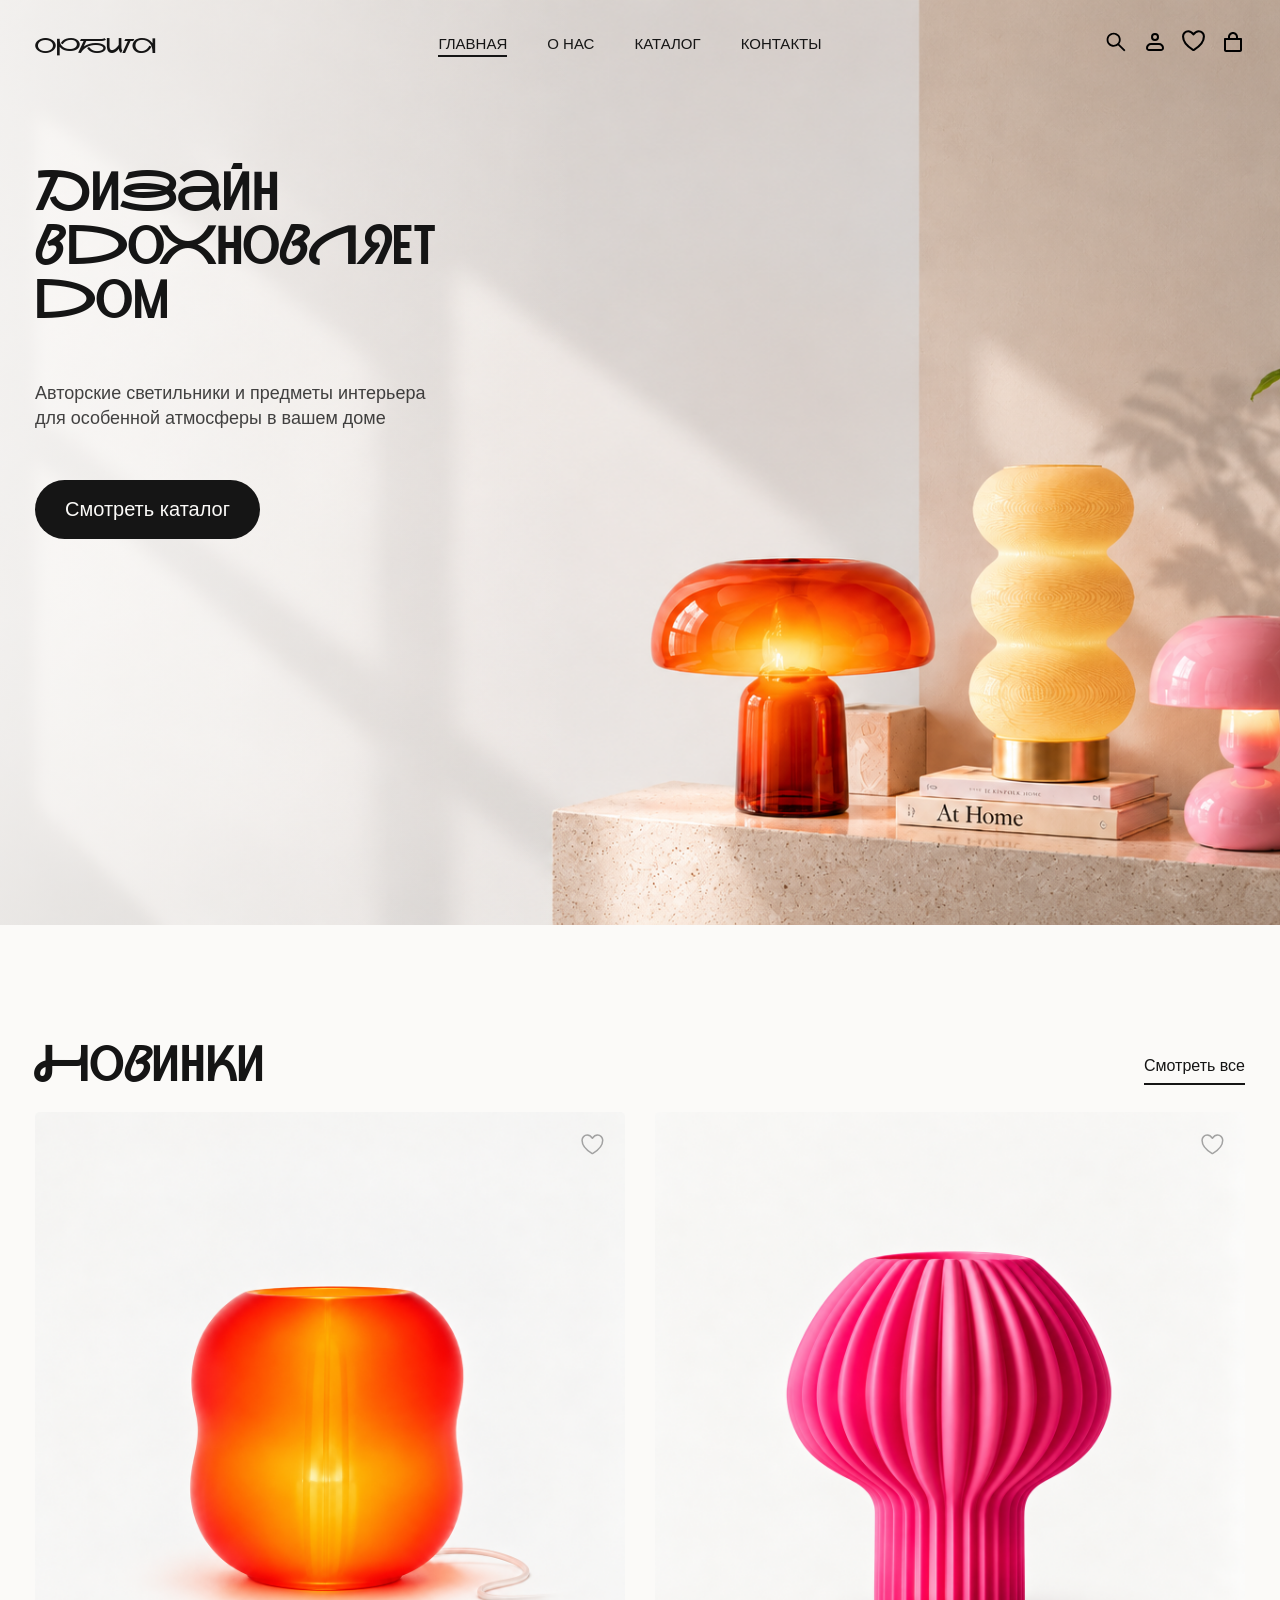
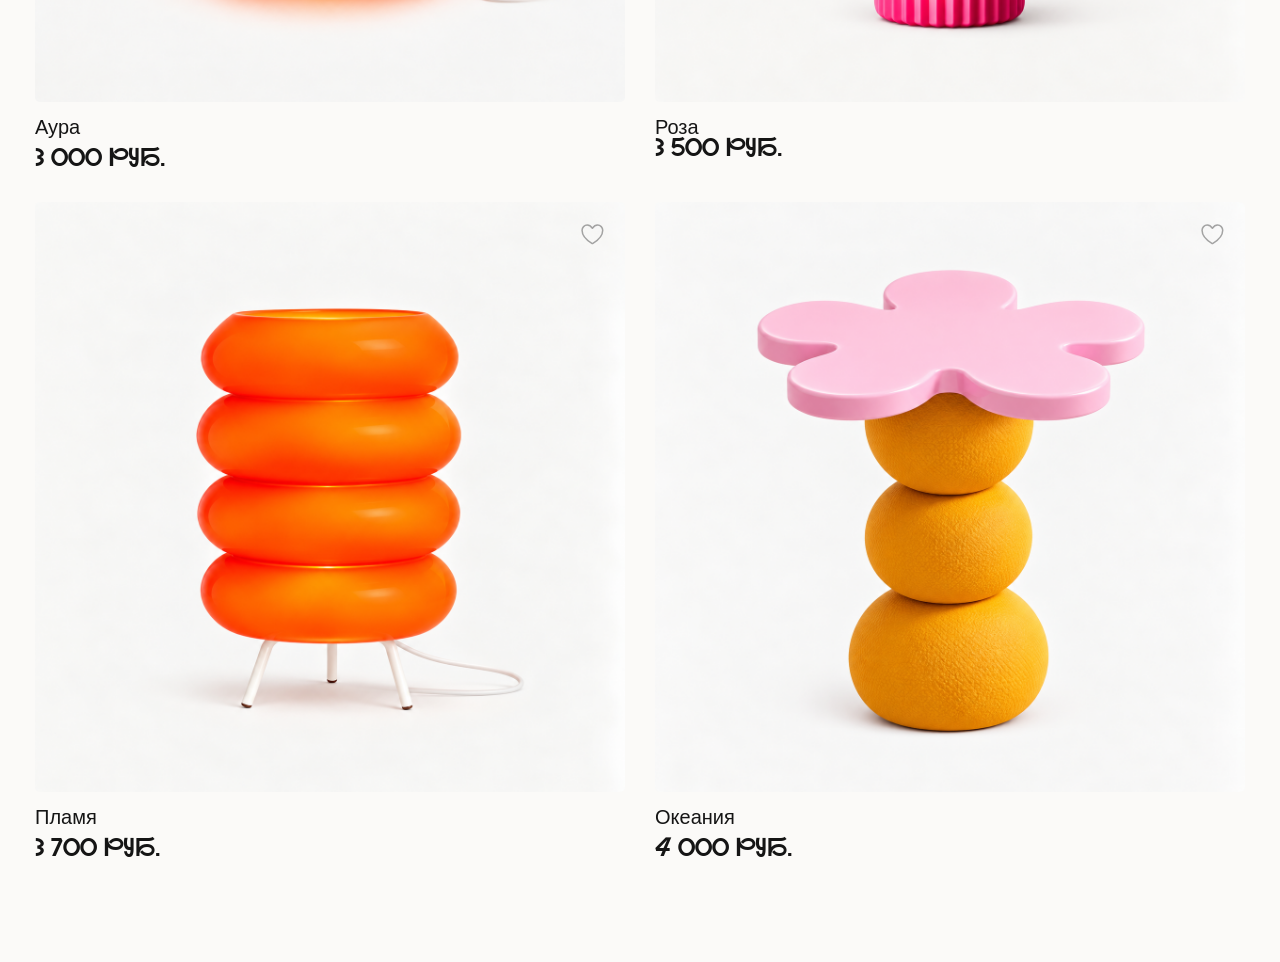
==== commit 32b2b6a2: "реализация списков фильтров каталога, кнопка избранное" ====
--- a/index.html
+++ b/index.html
@@ -120,6 +120,7 @@
                         src="./images/products_on_main_page/1.png" 
                         alt="Оранжевая лампа"
                         class="catalog-products-card-image card-image">
+                    <button class="to-heart-button"></button>
                     <div class="catalog-products-card-body card-body">
                         <p class="catalog-products-card-title card-title">Аура</p>
                         <p class="catalog-products-card-price small-acsent-title card-price">3 000 руб.</p>
@@ -140,6 +141,7 @@
                         src="./images/products_on_main_page/2.png" 
                         alt="Розовая лампа"
                         class="catalog-products-card-image card-image">
+                    <button class="to-heart-button"></button>
                     <div class="catalog-products-card-body">
                         <p class="catalog-products-card-title card-title">Роза</p>
                         <p class="catalog-products-card-price small-acsent-title card-price">3 500 руб.</p>
@@ -158,6 +160,7 @@
                         src="./images/products_on_main_page/3.png" 
                         alt="Огненная лампа"
                         class="catalog-products-card-image card-image">
+                    <button class="to-heart-button"></button>
                     <div class="catalog-products-card-body card-body">
                         <p class="catalog-products-card-title card-title">Пламя</p>
                         <p class="catalog-products-card-price small-acsent-title card-price">3 700 руб.</p>
@@ -177,6 +180,7 @@
                         src="./images/products_on_main_page/4.png" 
                         alt="Лампа в виде океанского цветка"
                         class="catalog-products-card-image card-image">
+                    <button class="to-heart-button"></button>
                     <div class="catalog-products-card-body card-body">
                         <p class="catalog-products-card-title card-title">Океания</p>
                         <p class="catalog-products-card-price small-acsent-title card-price">4 000 руб.</p>
--- a/css/style.css
+++ b/css/style.css
@@ -87,23 +87,40 @@
     line-height: 1;
 }
 
-.button {
-    border: none;
-
+.button,
+.catalog-button {
     border-radius: var(--border-radius);
     padding: 12px 30px;
-
-    color: var(--color-light);
-
     font-family: var(--font-family-base);
     font-size: 20px;
-    background: var(--color-dark);
-
     transition:
         transform 0.2s ease,
         opacity 0.2s ease;
 
     cursor: pointer;
+}
+
+.button {
+    border: none;
+
+    color: var(--color-light);
+
+    background: var(--color-dark);
+}
+
+.catalog-button {
+    border: 1px solid var(--color-light-gray);
+
+    color: var(--color-dark);
+
+    background: var(--color-light-gray);
+
+    white-space: nowrap;
+}
+
+.button-toggle {
+    background-color: var(--color-dark);
+    color: var(--color-light);
 }
 
 .button:hover,
@@ -195,14 +212,14 @@
 
 .banner-body {
     position: relative;
-    top: 40px;
+    top: 20px;
     z-index: 1;
 
     display: flex;
     flex-direction: column;
 
     align-items: flex-start;
-    gap: 55px;
+    gap: 50px;
 
     min-height: calc(100svh - 90px);
 
@@ -217,6 +234,10 @@
     font-weight: normal;
     font-size: clamp(50px, 4.2vw, 80px);
     line-height: 1;
+}
+
+.banner-button {
+    margin-bottom: 100px;
 }
 
 .hero:not(:last-child) {
@@ -280,18 +301,22 @@
     line-height: 1;
 }
 
-.card::after {
-    content: '';
+.to-heart-button {
     position: absolute;
     top: 20px;
 
     right: 20px;
 
     width: 25px;
-    opacity: 0.2;
 
     background: url('../icons/heart.svg') center/contain no-repeat;
     aspect-ratio: 1;
+    border: none;
+    cursor: pointer;
+}
+
+.to-heart-button.checked {
+    background: url('../icons/full-heart.svg') center/contain no-repeat;
 }
 
 .new::before {
@@ -396,34 +421,6 @@
 .catalog-buttons-list {
     display: flex;
     gap: 30px;
-}
-
-.catalog-button {
-    border: 1px solid var(--color-light-gray);
-
-    border-radius: var(--border-radius);
-    padding: 12px 30px;
-
-    color: var(--color-dark);
-
-    font-family: var(--font-family-base);
-    font-size: 20px;
-    background: var(--color-light-gray);
-
-    transition:
-        transform 0.2s ease,
-        opacity 0.2s ease;
-
-    cursor: pointer;
-    white-space: nowrap;
-}
-
-.button.toggled-button {
-    border: 1px solid var(--color-dark);
-
-    border-radius: var(--border-radius);
-    color: var(--color-light);
-    background: var(--color-dark);
 }
 
 .catalog-header {
@@ -463,6 +460,10 @@
     display: flex;
 }
 
+.catalog-filters-sort-item {
+    cursor: pointer;
+}
+
 .catalog-filters,
 .catalog-filters-item,
 .catalog-filters-sort-item {
@@ -498,7 +499,85 @@
     gap: 40px;
 }
 
-.catalog-products-card {
+
+.catalog-filters-item {
+    position: relative;
+}
+
+.catalog-filter-trigger {
+    display: flex;
+    align-items: center;
+    justify-content: space-between;
+    gap: 20px;
+    width: 100%;
+    padding: 12px 0;
+    border: none;
+    background: transparent;
+    color: inherit;
+    font: inherit;
+    font-size: 20px;
+    text-align: left;
+    cursor: pointer;
+}
+
+.filter-arrow {
+    width: 10px;
+    height: 10px;
+    border-right: 2px solid currentColor;
+    border-bottom: 2px solid currentColor;
+    transform: rotate(45deg);
+    transition: transform 0.2s ease;
+    flex-shrink: 0;
+}
+
+.catalog-filters-item.is-open .filter-arrow {
+    transform: rotate(225deg);
+}
+
+.catalog-filter-dropdown {
+    display: none;
+    position: absolute;
+    top: 100%;
+    left: 0;
+    z-index: 10;
+    min-width: 200px;
+    padding: 16px;
+    background: #fff;
+    border: 1px solid #e5e5e5;
+    box-shadow: 0 6px 18px rgb(0 0 0 / 8%);
+}
+
+.catalog-filters-item.is-open .catalog-filter-dropdown {
+    display: flex;
+    flex-direction: column;
+    gap: 12px;
+}
+
+.catalog-filter-dropdown label {
+    display: flex;
+    align-items: center;
+    font-size: 20px;
+    gap: 8px;
+    cursor: pointer;
+    white-space: nowrap;
+}
+
+.catalog-filter-dropdown input[type="checkbox"] {
+    accent-color: #333;
+}
+
+.price-dropdown label {
+    justify-content: space-between;
+}
+
+.price-dropdown input[type="number"] {
+    width: 90px;
+    padding: 8px;
+    border: 1px solid #ddd;
+    font: inherit;
+}
+
+.catalog-products-card-body {
     transition: transform 0.3s ease, box-shadow 0.3s ease;
     cursor: pointer;
 }
--- a/css/media.css
+++ b/css/media.css
@@ -1,7 +1,3 @@
-/* ==============================
-   TABLET / SMALL DESKTOP
-   ============================== */
-
 @media (max-width: 1316px) {
     :root {
         --padding-inline: 35px;
@@ -50,14 +46,10 @@
         gap: 40px;
     }
 
-    .about-content-statistics-list {
-        flex-wrap: wrap;
-        justify-content: flex-start;
-    }
-
-    .about-content-statistics-item {
-        flex: 1 1 calc(50% - 30px);
-        min-width: 240px;
+    .about-content-image:first-child,
+    .about-content-image:last-child {
+        height: 100%;
+        width: auto;
     }
 
     .catalog-filters {
@@ -73,10 +65,6 @@
         gap: 20px;
     }
 }
-
-/* ==============================
-   TABLET
-   ============================== */
 
 @media (max-width: 950px) {
     :root {
@@ -114,11 +102,10 @@
     .banner-body {
         top: 0;
         align-items: center;
-        justify-content: center;
         gap: 35px;
         min-height: calc(100svh - 130px);
-        padding: 40px var(--padding-inline) 70px;
         text-align: center;
+        margin-top: -20px;
     }
 
     .banner-main-name {
@@ -153,10 +140,6 @@
 
     .description {
         width: 100%;
-    }
-
-    .about-content-images {
-        height: 420px;
     }
 
     .about-content-statistics-list {
@@ -272,10 +255,6 @@
     }
 }
 
-/* ==============================
-   MOBILE
-   ============================== */
-
 @media (max-width: 600px) {
     :root {
         --padding-inline: 20px;
@@ -298,6 +277,7 @@
 
     .header-menu {
         width: 100%;
+        z-index: 100;
     }
 
     .header-menu-list {
@@ -311,6 +291,7 @@
 
     .header-menu-icons-list {
         gap: 10px;
+        display: none;
     }
 
     .header-menu-icons-link svg {
@@ -334,28 +315,23 @@
     }
 
     .banner-body {
-        gap: 25px;
+        gap: 20px;
+        display: flex;
+        flex-direction: column;
         min-height: calc(100svh - 135px);
-        padding: 35px var(--padding-inline) 55px;
     }
 
     .banner-main-name {
         width: 100%;
         max-width: 500px;
-        font-size: clamp(42px, 13vw, 65px);
         line-height: .95;
     }
 
     .banner-description {
         width: 100%;
         max-width: 400px;
-        font-size: 16px;
+        display: none;
         line-height: 1.4;
-    }
-
-    .banner-button {
-        padding: 11px 22px;
-        font-size: 17px;
     }
 
     .hero:not(:last-child) {
@@ -369,7 +345,6 @@
     }
 
     .new-products-header {
-        align-items: flex-end;
         gap: 15px;
     }
 
@@ -421,7 +396,7 @@
     .about-content-image:first-child,
     .about-content-image:last-child {
         width: 100%;
-        height: 50vw;
+        height: auto;
         min-height: 220px;
         max-height: 340px;
     }
@@ -451,11 +426,11 @@
     }
 
     .about-content-statistics-list {
-        display: grid;
-        grid-template-columns: 1fr 1fr;
-        gap: 25px 15px;
-        padding-top: 30px;
-        padding-bottom: 60px;
+        display: flex;
+        flex-direction: column;
+        align-items: center;
+        gap: 50px;
+        padding-block: 60px;
     }
 
     .about-content-statistics-item {
@@ -694,10 +669,6 @@
     }
 }
 
-/* ==============================
-   VERY SMALL PHONES
-   ============================== */
-
 @media (max-width: 400px) {
     :root {
         --padding-inline: 15px;
